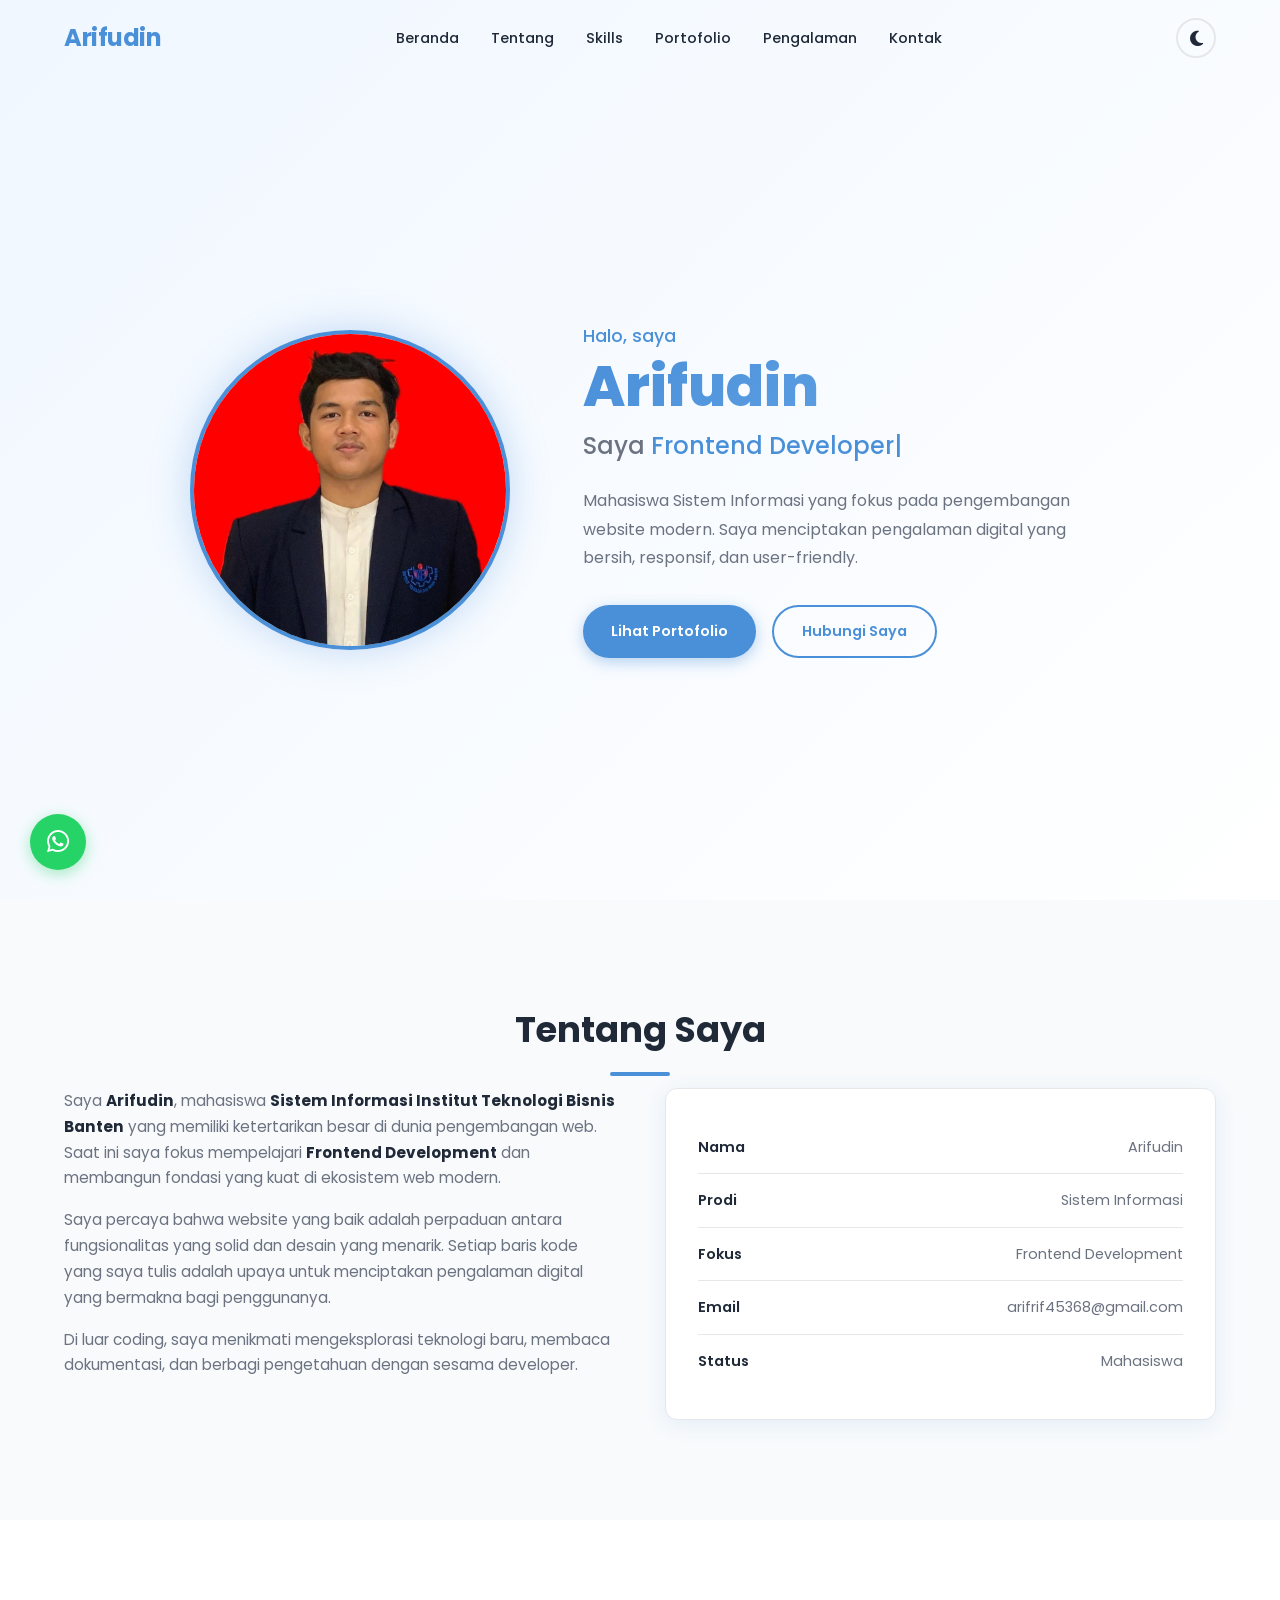
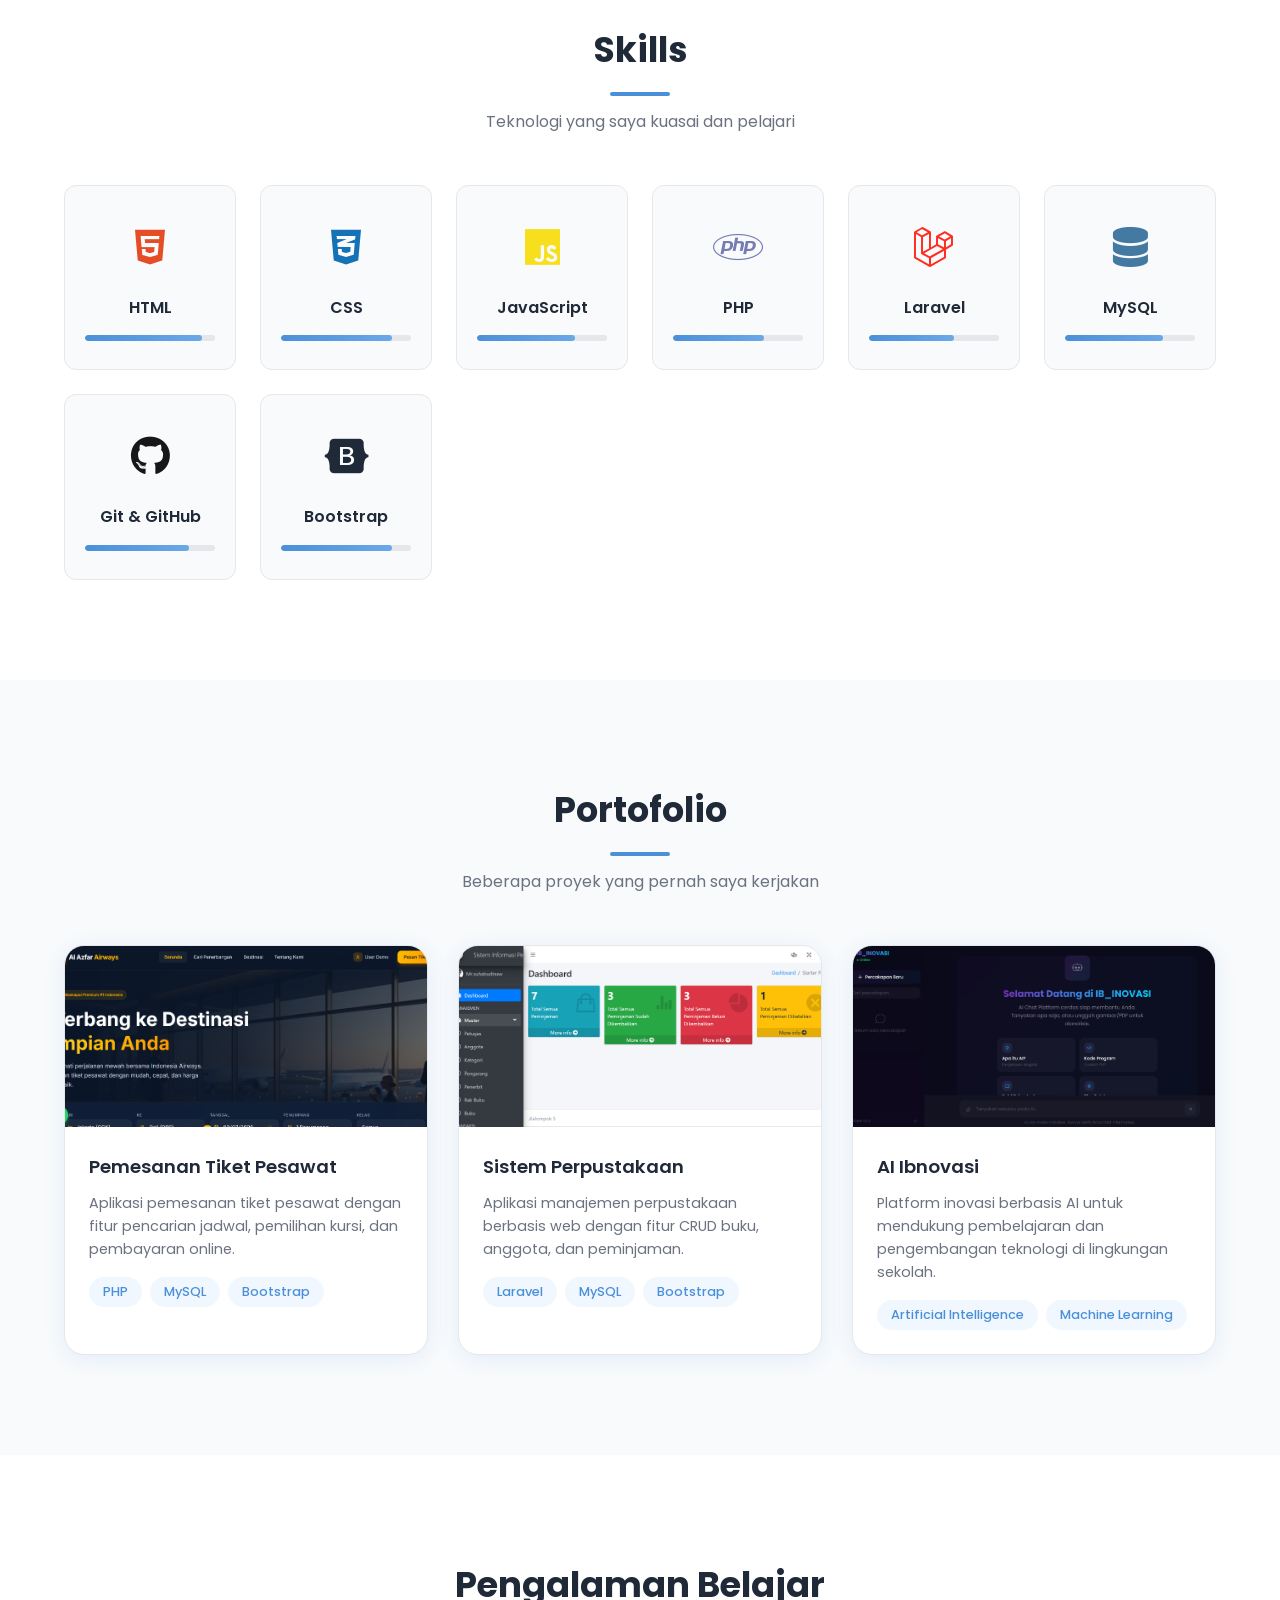
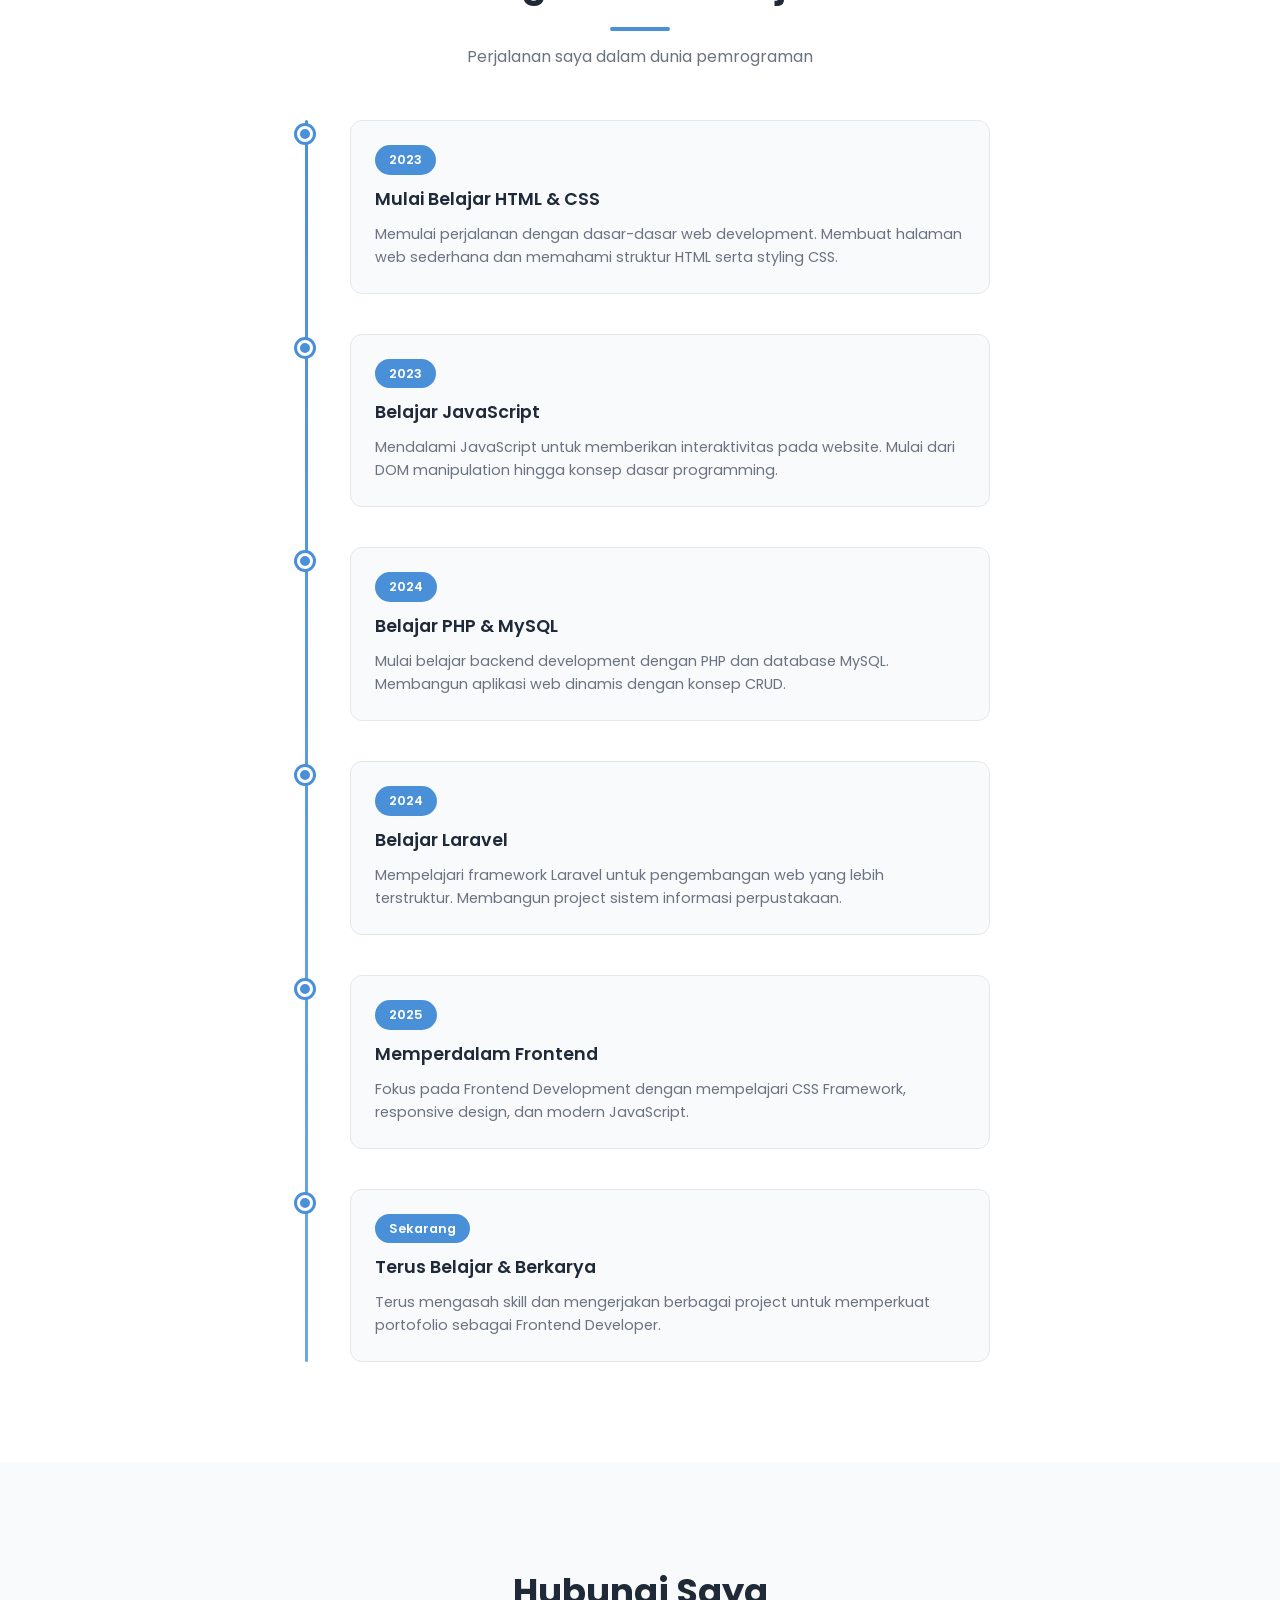
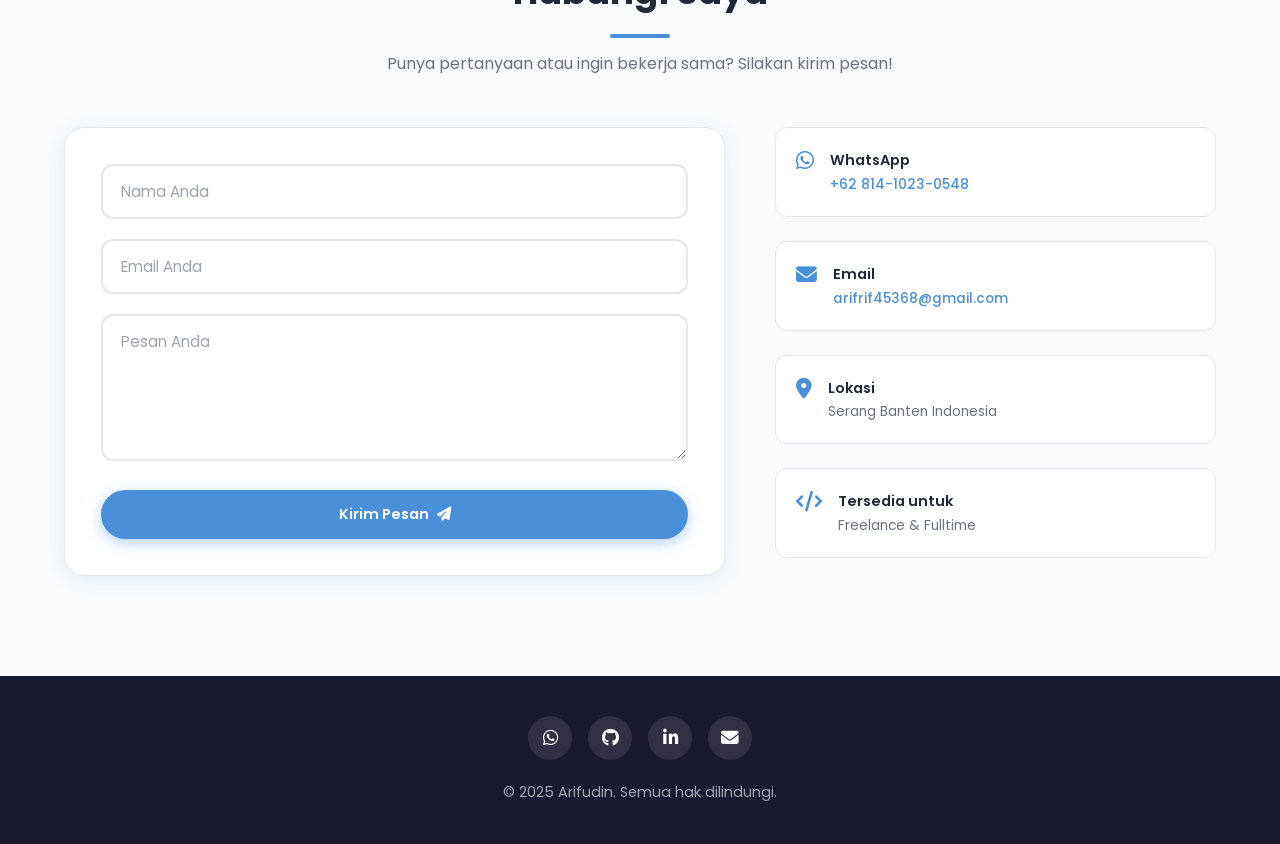
==== index.html @ 55b9a508 "fix: perbaikan gambar, konten, dan bug JS" ====
<!DOCTYPE html>
<html lang="id">
<head>
    <meta charset="UTF-8">
    <meta name="viewport" content="width=device-width, initial-scale=1.0">
    <title>Arifudin - Frontend Developer</title>
    <meta name="description" content="Portofolio Arifudin - Mahasiswa Sistem Informasi & Frontend Developer. Lihat proyek web, skills, dan pengalaman saya.">
    <meta name="keywords" content="Arifudin, frontend developer, web developer, portofolio, sistem informasi, HTML, CSS, JavaScript, Laravel">
    <meta name="author" content="Arifudin">
    <meta name="robots" content="index, follow">

    <!-- Open Graph / Social Media -->
    <meta property="og:title" content="Arifudin - Frontend Developer">
    <meta property="og:description" content="Portofolio Arifudin - Mahasiswa Sistem Informasi & Frontend Developer.">
    <meta property="og:type" content="website">
    <meta property="og:url" content="https://arifudinnh.github.io/portofolioarif/">
    <meta property="og:image" content="arif.jpg">

    <!-- Twitter Card -->
    <meta name="twitter:card" content="summary_large_image">
    <meta name="twitter:title" content="Arifudin - Frontend Developer">
    <meta name="twitter:description" content="Portofolio Arifudin - Mahasiswa Sistem Informasi & Frontend Developer.">

    <link rel="icon" type="image/svg+xml" href="favicon.svg">
    <link rel="canonical" href="https://arifudinnh.github.io/portofolioarif/">
    <link rel="preconnect" href="https://fonts.googleapis.com">
    <link rel="preconnect" href="https://fonts.gstatic.com" crossorigin>
    <link href="https://fonts.googleapis.com/css2?family=Poppins:wght@300;400;500;600;700;800&display=swap" rel="stylesheet">
    <link rel="stylesheet" href="https://cdnjs.cloudflare.com/ajax/libs/font-awesome/6.5.0/css/all.min.css">
    <link rel="stylesheet" href="style.css">

    <!-- JSON-LD Structured Data -->
    <script type="application/ld+json">
    {
        "@context": "https://schema.org",
        "@type": "Person",
        "name": "Arifudin",
        "jobTitle": "Frontend Developer",
        "url": "https://arifudinnh.github.io/portofolioarif/",
        "sameAs": [
            "https://github.com/arifrif45368-arch",
            "https://www.linkedin.com/in/arifudin-nh-a20a363a9",
            "https://wa.me/6281410230548"
        ]
    }
    </script>
</head>
<body>

    <!-- Navbar -->
    <nav class="navbar">
        <div class="container nav-container">
            <a href="#" class="nav-logo">Arifudin</a>
            <div class="nav-menu" id="navMenu">
                <a href="#home" class="nav-link">Beranda</a>
                <a href="#about" class="nav-link">Tentang</a>
                <a href="#skills" class="nav-link">Skills</a>
                <a href="#portfolio" class="nav-link">Portofolio</a>
                <a href="#experience" class="nav-link">Pengalaman</a>
                <a href="#contact" class="nav-link">Kontak</a>
            </div>
            <div class="nav-actions">
                <button class="dark-toggle" id="darkToggle" aria-label="Toggle dark mode">
                    <i class="fas fa-moon"></i>
                </button>
                <button class="hamburger" id="hamburger" aria-label="Toggle menu">
                    <span></span>
                    <span></span>
                    <span></span>
                </button>
            </div>
        </div>
    </nav>

    <!-- Hero -->
    <section class="hero" id="home">
        <div class="container hero-container">
            <div class="hero-image reveal">
                <div class="hero-img-wrapper">
                    <img src="arif.jpg" alt="Arifudin">
                </div>
            </div>
            <div class="hero-text reveal">
                <p class="hero-greeting">Halo, saya</p>
                <h1 class="hero-name">Arifudin</h1>
                <h2 class="hero-title">Saya <span class="typing-text"></span><span class="cursor">|</span></h2>
                <p class="hero-desc">Mahasiswa Sistem Informasi yang fokus pada pengembangan website modern. Saya menciptakan pengalaman digital yang bersih, responsif, dan user-friendly.</p>
                <div class="hero-buttons">
                    <a href="#portfolio" class="btn btn-primary">Lihat Portofolio</a>
                    <a href="#contact" class="btn btn-secondary">Hubungi Saya</a>
                </div>
            </div>
        </div>
    </section>

    <!-- About -->
    <section class="about section" id="about">
        <div class="container">
            <h2 class="section-title reveal">Tentang Saya</h2>
            <div class="about-content reveal">
                <div class="about-text">
                    <p>Saya <strong>Arifudin</strong>, mahasiswa <strong>Sistem Informasi Institut Teknologi Bisnis Banten</strong> yang memiliki ketertarikan besar di dunia pengembangan web. Saat ini saya fokus mempelajari <strong>Frontend Development</strong> dan membangun fondasi yang kuat di ekosistem web modern.</p>
                    <p>Saya percaya bahwa website yang baik adalah perpaduan antara fungsionalitas yang solid dan desain yang menarik. Setiap baris kode yang saya tulis adalah upaya untuk menciptakan pengalaman digital yang bermakna bagi penggunanya.</p>
                    <p>Di luar coding, saya menikmati mengeksplorasi teknologi baru, membaca dokumentasi, dan berbagi pengetahuan dengan sesama developer.</p>
                </div>
                <div class="about-info">
                    <div class="info-item">
                        <span class="info-label">Nama</span>
                        <span class="info-value">Arifudin</span>
                    </div>
                    <div class="info-item">
                        <span class="info-label">Prodi</span>
                        <span class="info-value">Sistem Informasi</span>
                    </div>
                    <div class="info-item">
                        <span class="info-label">Fokus</span>
                        <span class="info-value">Frontend Development</span>
                    </div>
                    <div class="info-item">
                        <span class="info-label">Email</span>
                        <span class="info-value">arifrif45368@gmail.com</span>
                    </div>
                    <div class="info-item">
                        <span class="info-label">Status</span>
                        <span class="info-value">Mahasiswa</span>
                    </div>
                </div>
            </div>
        </div>
    </section>

    <!-- Skills -->
    <section class="skills section" id="skills">
        <div class="container">
            <h2 class="section-title reveal">Skills</h2>
            <p class="section-subtitle reveal">Teknologi yang saya kuasai dan pelajari</p>
            <div class="skills-grid">
                <div class="skill-card reveal">
                    <div class="skill-icon"><i class="fab fa-html5"></i></div>
                    <h3>HTML</h3>
                    <div class="skill-bar"><div class="skill-progress" data-progress="90%"></div></div>
                </div>
                <div class="skill-card reveal">
                    <div class="skill-icon"><i class="fab fa-css3-alt"></i></div>
                    <h3>CSS</h3>
                    <div class="skill-bar"><div class="skill-progress" data-progress="85%"></div></div>
                </div>
                <div class="skill-card reveal">
                    <div class="skill-icon"><i class="fab fa-js"></i></div>
                    <h3>JavaScript</h3>
                    <div class="skill-bar"><div class="skill-progress" data-progress="75%"></div></div>
                </div>
                <div class="skill-card reveal">
                    <div class="skill-icon"><i class="fab fa-php"></i></div>
                    <h3>PHP</h3>
                    <div class="skill-bar"><div class="skill-progress" data-progress="70%"></div></div>
                </div>
                <div class="skill-card reveal">
                    <div class="skill-icon"><i class="fab fa-laravel"></i></div>
                    <h3>Laravel</h3>
                    <div class="skill-bar"><div class="skill-progress" data-progress="65%"></div></div>
                </div>
                <div class="skill-card reveal">
                    <div class="skill-icon"><i class="fas fa-database"></i></div>
                    <h3>MySQL</h3>
                    <div class="skill-bar"><div class="skill-progress" data-progress="75%"></div></div>
                </div>
                <div class="skill-card reveal">
                    <div class="skill-icon"><i class="fab fa-github"></i></div>
                    <h3>Git & GitHub</h3>
                    <div class="skill-bar"><div class="skill-progress" data-progress="80%"></div></div>
                </div>
                <div class="skill-card reveal">
                    <div class="skill-icon"><i class="fab fa-bootstrap"></i></div>
                    <h3>Bootstrap</h3>
                    <div class="skill-bar"><div class="skill-progress" data-progress="85%"></div></div>
                </div>
            </div>
        </div>
    </section>

    <!-- Portfolio -->
    <section class="portfolio section" id="portfolio">
        <div class="container">
            <h2 class="section-title reveal">Portofolio</h2>
            <p class="section-subtitle reveal">Beberapa proyek yang pernah saya kerjakan</p>
            <div class="portfolio-grid">
                <div class="project-card reveal">
                    <div class="project-img">
                        <img src="pesawat.png" alt="Tampilan Aplikasi Pemesanan Tiket Pesawat">
                        <div class="project-overlay">
                            <a href="#" class="project-link"><i class="fas fa-external-link-alt"></i></a>
                        </div>
                    </div>
                    <div class="project-info">
                        <h3>Pemesanan Tiket Pesawat</h3>
                        <p>Aplikasi pemesanan tiket pesawat dengan fitur pencarian jadwal, pemilihan kursi, dan pembayaran online.</p>
                        <div class="project-tags">
                            <span>PHP</span>
                            <span>MySQL</span>
                            <span>Bootstrap</span>
                        </div>
                    </div>
                </div>
                <div class="project-card reveal">
                    <div class="project-img">
                        <img src="perpustakan.png" alt="Tampilan Sistem Perpustakaan - Manajemen Buku Digital">
                        <div class="project-overlay">
                            <a href="#" class="project-link"><i class="fas fa-external-link-alt"></i></a>
                        </div>
                    </div>
                    <div class="project-info">
                        <h3>Sistem Perpustakaan</h3>
                        <p>Aplikasi manajemen perpustakaan berbasis web dengan fitur CRUD buku, anggota, dan peminjaman.</p>
                        <div class="project-tags">
                            <span>Laravel</span>
                            <span>MySQL</span>
                            <span>Bootstrap</span>
                        </div>
                    </div>
                </div>
                <div class="project-card reveal">
                    <div class="project-img">
                        <img src="sekolah.png" alt="Platform AI Ibnovasi untuk Inovasi Pembelajaran Berbasis AI">
                        <div class="project-overlay">
                            <a href="#" class="project-link"><i class="fas fa-external-link-alt"></i></a>
                        </div>
                    </div>
                    <div class="project-info">
                        <h3>AI Ibnovasi</h3>
                        <p>Platform inovasi berbasis AI untuk mendukung pembelajaran dan pengembangan teknologi di lingkungan sekolah.</p>
                        <div class="project-tags">
                            <span>Artificial Intelligence</span>
                            <span>Machine Learning</span>
                        </div>
                    </div>
                </div>
            </div>
        </div>
    </section>

    <!-- Experience -->
    <section class="experience section" id="experience">
        <div class="container">
            <h2 class="section-title reveal">Pengalaman Belajar</h2>
            <p class="section-subtitle reveal">Perjalanan saya dalam dunia pemrograman</p>
            <div class="timeline">
                <div class="timeline-item reveal">
                    <div class="timeline-dot"></div>
                    <div class="timeline-content">
                        <span class="timeline-date">2023</span>
                        <h3>Mulai Belajar HTML & CSS</h3>
                        <p>Memulai perjalanan dengan dasar-dasar web development. Membuat halaman web sederhana dan memahami struktur HTML serta styling CSS.</p>
                    </div>
                </div>
                <div class="timeline-item reveal">
                    <div class="timeline-dot"></div>
                    <div class="timeline-content">
                        <span class="timeline-date">2023</span>
                        <h3>Belajar JavaScript</h3>
                        <p>Mendalami JavaScript untuk memberikan interaktivitas pada website. Mulai dari DOM manipulation hingga konsep dasar programming.</p>
                    </div>
                </div>
                <div class="timeline-item reveal">
                    <div class="timeline-dot"></div>
                    <div class="timeline-content">
                        <span class="timeline-date">2024</span>
                        <h3>Belajar PHP & MySQL</h3>
                        <p>Mulai belajar backend development dengan PHP dan database MySQL. Membangun aplikasi web dinamis dengan konsep CRUD.</p>
                    </div>
                </div>
                <div class="timeline-item reveal">
                    <div class="timeline-dot"></div>
                    <div class="timeline-content">
                        <span class="timeline-date">2024</span>
                        <h3>Belajar Laravel</h3>
                        <p>Mempelajari framework Laravel untuk pengembangan web yang lebih terstruktur. Membangun project sistem informasi perpustakaan.</p>
                    </div>
                </div>
                <div class="timeline-item reveal">
                    <div class="timeline-dot"></div>
                    <div class="timeline-content">
                        <span class="timeline-date">2025</span>
                        <h3>Memperdalam Frontend</h3>
                        <p>Fokus pada Frontend Development dengan mempelajari CSS Framework, responsive design, dan modern JavaScript.</p>
                    </div>
                </div>
                <div class="timeline-item reveal">
                    <div class="timeline-dot"></div>
                    <div class="timeline-content">
                        <span class="timeline-date">Sekarang</span>
                        <h3>Terus Belajar & Berkarya</h3>
                        <p>Terus mengasah skill dan mengerjakan berbagai project untuk memperkuat portofolio sebagai Frontend Developer.</p>
                    </div>
                </div>
            </div>
        </div>
    </section>

    <!-- Contact -->
    <section class="contact section" id="contact">
        <div class="container">
            <h2 class="section-title reveal">Hubungi Saya</h2>
            <p class="section-subtitle reveal">Punya pertanyaan atau ingin bekerja sama? Silakan kirim pesan!</p>
            <div class="contact-content reveal">
                <form class="contact-form" id="contactForm">
                    <div class="form-group">
                        <input type="text" name="name" id="name" placeholder="Nama Anda" required>
                    </div>
                    <div class="form-group">
                        <input type="email" name="email" id="email" placeholder="Email Anda" required>
                    </div>
                    <div class="form-group">
                        <textarea name="message" id="message" rows="5" placeholder="Pesan Anda" required></textarea>
                    </div>
                    <button type="submit" class="btn btn-primary">Kirim Pesan <i class="fas fa-paper-plane"></i></button>
                </form>
                <div class="contact-info">
                    <div class="contact-item">
                        <i class="fab fa-whatsapp"></i>
                        <div>
                            <h4>WhatsApp</h4>
                            <p><a href="https://wa.me/6281410230548" target="_blank" class="contact-link">+62 814-1023-0548</a></p>
                        </div>
                    </div>
                    <div class="contact-item">
                        <i class="fas fa-envelope"></i>
                        <div>
                            <h4>Email</h4>
                            <p><a href="mailto:arifrif45368@gmail.com" class="contact-link">arifrif45368@gmail.com</a></p>
                        </div>
                    </div>
                    <div class="contact-item">
                        <i class="fas fa-map-marker-alt"></i>
                        <div>
                            <h4>Lokasi</h4>
                            <p>Serang Banten Indonesia</p>
                        </div>
                    </div>
                    <div class="contact-item">
                        <i class="fas fa-code"></i>
                        <div>
                            <h4>Tersedia untuk</h4>
                            <p>Freelance & Fulltime</p>
                        </div>
                    </div>
                </div>
            </div>
        </div>
    </section>

    <!-- Footer -->
    <footer class="footer">
        <div class="container footer-container">
            <div class="footer-social">
                <a href="https://wa.me/6281410230548" target="_blank" class="social-link" aria-label="WhatsApp"><i class="fab fa-whatsapp"></i></a>
                <a href="https://github.com/arifrif45368-arch" target="_blank" class="social-link" aria-label="GitHub"><i class="fab fa-github"></i></a>
                <a href="https://www.linkedin.com/in/arifudin-nh-a20a363a9" target="_blank" class="social-link" aria-label="LinkedIn"><i class="fab fa-linkedin-in"></i></a>
                <a href="mailto:arifrif45368@gmail.com" class="social-link" aria-label="Email">
                    <i class="fas fa-envelope"></i>
                </a>
            </div>
            <p class="footer-text">&copy; 2025 Arifudin. Semua hak dilindungi.</p>
        </div>
    </footer>

    <!-- WhatsApp Floating -->
    <a href="https://wa.me/6281410230548" target="_blank" class="wa-float" aria-label="WhatsApp">
        <i class="fab fa-whatsapp"></i>
    </a>

    <!-- Back to Top -->
    <button class="back-to-top" id="backToTop" aria-label="Back to top">
        <i class="fas fa-arrow-up"></i>
    </button>

    <script src="script.js"></script>
</body>
</html>
---- style.css ----
/* ===== RESET & BASE ===== */
*, *::before, *::after {
    margin: 0;
    padding: 0;
    box-sizing: border-box;
}

:root {
    --primary: #4A90D9;
    --primary-light: #6BA8E8;
    --primary-dark: #357ABD;
    --primary-bg: #F0F7FF;
    --white: #FFFFFF;
    --dark: #1A1A2E;
    --dark-secondary: #2D2D44;
    --gray: #6B7280;
    --gray-light: #9CA3AF;
    --border: #E5E7EB;
    --bg: #FFFFFF;
    --bg-alt: #F8FAFC;
    --text: #1F2937;
    --text-light: #6B7280;
    --shadow: 0 4px 20px rgba(74, 144, 217, 0.12);
    --shadow-hover: 0 8px 35px rgba(74, 144, 217, 0.2);
    --transition: 0.3s ease;
    --radius: 12px;
    --radius-lg: 20px;
}

[data-theme="dark"] {
    --primary: #6BA8E8;
    --primary-light: #8BC4F0;
    --primary-dark: #4A90D9;
    --primary-bg: #1A2A3A;
    --bg: #0F0F23;
    --bg-alt: #1A1A2E;
    --text: #E5E7EB;
    --text-light: #9CA3AF;
    --border: #2D2D44;
    --shadow: 0 4px 20px rgba(0, 0, 0, 0.3);
    --shadow-hover: 0 8px 35px rgba(0, 0, 0, 0.4);
}

html {
    scroll-behavior: smooth;
}

body {
    font-family: 'Poppins', sans-serif;
    background: var(--bg);
    color: var(--text);
    line-height: 1.7;
    overflow-x: hidden;
    transition: background var(--transition), color var(--transition);
}

a {
    text-decoration: none;
    color: inherit;
}

ul {
    list-style: none;
}

img {
    max-width: 100%;
    display: block;
}

.container {
    max-width: 1200px;
    margin: 0 auto;
    padding: 0 24px;
}

.section {
    padding: 100px 0;
}

.section-title {
    font-size: 2.2rem;
    font-weight: 700;
    text-align: center;
    margin-bottom: 12px;
    color: var(--text);
    position: relative;
}

.section-title::after {
    content: '';
    display: block;
    width: 60px;
    height: 4px;
    background: var(--primary);
    border-radius: 2px;
    margin: 12px auto 0;
}

.section-subtitle {
    text-align: center;
    color: var(--text-light);
    font-size: 1rem;
    margin-bottom: 50px;
    max-width: 600px;
    margin-left: auto;
    margin-right: auto;
}

/* ===== REVEAL ANIMATION ===== */
.reveal {
    opacity: 0;
    transform: translateY(40px);
    transition: opacity 0.7s ease, transform 0.7s ease;
}

.reveal.active {
    opacity: 1;
    transform: translateY(0);
}

/* ===== NAVBAR ===== */
.navbar {
    position: fixed;
    top: 0;
    left: 0;
    width: 100%;
    z-index: 1000;
    padding: 18px 0;
    transition: all var(--transition);
    background: transparent;
}

.navbar.scrolled {
    background: var(--bg);
    box-shadow: var(--shadow);
    padding: 12px 0;
    backdrop-filter: blur(10px);
}

.nav-container {
    display: flex;
    align-items: center;
    justify-content: space-between;
}

.nav-logo {
    font-size: 1.5rem;
    font-weight: 700;
    color: var(--primary);
    letter-spacing: -0.5px;
}

.nav-menu {
    display: flex;
    gap: 32px;
}

.nav-link {
    font-size: 0.9rem;
    font-weight: 500;
    color: var(--text);
    position: relative;
    transition: color var(--transition);
}

.nav-link::after {
    content: '';
    position: absolute;
    bottom: -4px;
    left: 0;
    width: 0;
    height: 2px;
    background: var(--primary);
    transition: width var(--transition);
}

.nav-link:hover {
    color: var(--primary);
}

.nav-link:hover::after {
    width: 100%;
}

.nav-actions {
    display: flex;
    align-items: center;
    gap: 16px;
}

.dark-toggle {
    background: none;
    border: 2px solid var(--border);
    color: var(--text);
    width: 40px;
    height: 40px;
    border-radius: 50%;
    cursor: pointer;
    display: flex;
    align-items: center;
    justify-content: center;
    font-size: 1.1rem;
    transition: all var(--transition);
}

.dark-toggle:hover {
    border-color: var(--primary);
    color: var(--primary);
}

.hamburger {
    display: none;
    flex-direction: column;
    gap: 5px;
    background: none;
    border: none;
    cursor: pointer;
    padding: 4px;
}

.hamburger span {
    display: block;
    width: 26px;
    height: 3px;
    background: var(--text);
    border-radius: 3px;
    transition: all var(--transition);
}

.hamburger.active span:nth-child(1) {
    transform: rotate(45deg) translate(5px, 6px);
}

.hamburger.active span:nth-child(2) {
    opacity: 0;
}

.hamburger.active span:nth-child(3) {
    transform: rotate(-45deg) translate(5px, -6px);
}

/* ===== HERO ===== */
.hero {
    min-height: 100vh;
    display: flex;
    align-items: center;
    padding-top: 80px;
    background: linear-gradient(135deg, var(--primary-bg) 0%, var(--bg) 100%);
}

.hero-container {
    display: grid;
    grid-template-columns: 1fr 1.5fr;
    align-items: center;
    gap: 60px;
}

.hero-image {
    display: flex;
    justify-content: center;
}

.hero-img-wrapper {
    width: 320px;
    height: 320px;
    border-radius: 50%;
    overflow: hidden;
    border: 4px solid var(--primary);
    box-shadow: 0 0 40px rgba(74, 144, 217, 0.3);
    animation: float 3s ease-in-out infinite;
}

.hero-img-wrapper img {
    width: 100%;
    height: 100%;
    object-fit: cover;
}

@keyframes float {
    0%, 100% { transform: translateY(0); }
    50% { transform: translateY(-12px); }
}

.hero-greeting {
    font-size: 1.1rem;
    color: var(--primary);
    font-weight: 500;
    margin-bottom: 4px;
}

.hero-name {
    font-size: 3.5rem;
    font-weight: 800;
    line-height: 1.1;
    margin-bottom: 8px;
    background: linear-gradient(135deg, var(--primary), var(--primary-light));
    -webkit-background-clip: text;
    -webkit-text-fill-color: transparent;
    background-clip: text;
}

.hero-title {
    font-size: 1.5rem;
    font-weight: 500;
    color: var(--text-light);
    margin-bottom: 20px;
}

.typing-text {
    color: var(--primary);
}

.cursor {
    color: var(--primary);
    animation: blink 0.7s infinite;
}

@keyframes blink {
    0%, 50% { opacity: 1; }
    51%, 100% { opacity: 0; }
}

.hero-desc {
    font-size: 1rem;
    color: var(--text-light);
    max-width: 520px;
    margin-bottom: 32px;
    line-height: 1.8;
}

.hero-buttons {
    display: flex;
    gap: 16px;
    flex-wrap: wrap;
}

/* ===== BUTTONS ===== */
.btn {
    display: inline-flex;
    align-items: center;
    gap: 8px;
    padding: 12px 28px;
    border-radius: 50px;
    font-size: 0.9rem;
    font-weight: 600;
    font-family: 'Poppins', sans-serif;
    cursor: pointer;
    transition: all var(--transition);
    border: none;
    outline: none;
}

.btn-primary {
    background: var(--primary);
    color: var(--white);
    box-shadow: 0 4px 15px rgba(74, 144, 217, 0.4);
}

.btn-primary:hover {
    background: var(--primary-dark);
    transform: translateY(-2px);
    box-shadow: 0 6px 20px rgba(74, 144, 217, 0.5);
}

.btn-secondary {
    background: transparent;
    color: var(--primary);
    border: 2px solid var(--primary);
}

.btn-secondary:hover {
    background: var(--primary);
    color: var(--white);
    transform: translateY(-2px);
}

/* ===== ABOUT ===== */
.about {
    background: var(--bg-alt);
}

.about-content {
    display: grid;
    grid-template-columns: 1fr 1fr;
    gap: 50px;
    align-items: start;
}

.about-text p {
    margin-bottom: 16px;
    color: var(--text-light);
    font-size: 0.95rem;
}

.about-text strong {
    color: var(--text);
}

.about-info {
    background: var(--bg);
    border-radius: var(--radius);
    padding: 32px;
    box-shadow: var(--shadow);
    border: 1px solid var(--border);
}

.info-item {
    display: flex;
    justify-content: space-between;
    padding: 14px 0;
    border-bottom: 1px solid var(--border);
}

.info-item:last-child {
    border-bottom: none;
}

.info-label {
    font-weight: 600;
    color: var(--text);
    font-size: 0.9rem;
}

.info-value {
    color: var(--text-light);
    font-size: 0.9rem;
}

/* ===== SKILLS ===== */
.skills {
    background: var(--bg);
}

.skills-grid {
    display: grid;
    grid-template-columns: repeat(auto-fit, minmax(150px, 1fr));
    gap: 24px;
}

.skill-card {
    background: var(--bg-alt);
    border-radius: var(--radius);
    padding: 28px 20px;
    text-align: center;
    border: 1px solid var(--border);
    transition: all var(--transition);
}

.skill-card:hover {
    transform: translateY(-6px);
    box-shadow: var(--shadow-hover);
    border-color: var(--primary);
}

.skill-icon {
    font-size: 2.5rem;
    margin-bottom: 12px;
}

.skill-card:nth-child(1) .skill-icon { color: #E44D26; }
.skill-card:nth-child(2) .skill-icon { color: #1572B6; }
.skill-card:nth-child(3) .skill-icon { color: #F7DF1E; }
.skill-card:nth-child(4) .skill-icon { color: #777BB4; }
.skill-card:nth-child(5) .skill-icon { color: #FF2D20; }
.skill-card:nth-child(6) .skill-icon { color: #4479A1; }
.skill-card:nth-child(7) .skill-icon { color: #181717; }

[data-theme="dark"] .skill-card:nth-child(7) .skill-icon {
    color: #F0F0F0;
}

.skill-card h3 {
    font-size: 1rem;
    font-weight: 600;
    margin-bottom: 14px;
    color: var(--text);
}

.skill-bar {
    height: 6px;
    background: var(--border);
    border-radius: 3px;
    overflow: hidden;
}

.skill-progress {
    height: 100%;
    border-radius: 3px;
    background: linear-gradient(90deg, var(--primary), var(--primary-light));
    width: 0;
    transition: width 1.5s ease;
}

/* ===== PORTFOLIO ===== */
.portfolio {
    background: var(--bg-alt);
}

.portfolio-grid {
    display: grid;
    grid-template-columns: repeat(auto-fit, minmax(340px, 1fr));
    gap: 30px;
}

.project-card {
    background: var(--bg);
    border-radius: var(--radius-lg);
    overflow: hidden;
    box-shadow: var(--shadow);
    border: 1px solid var(--border);
    transition: all var(--transition);
}

.project-card:hover {
    transform: translateY(-8px);
    box-shadow: var(--shadow-hover);
}

.project-img {
    position: relative;
    overflow: hidden;
    aspect-ratio: 2/1;
}

.project-img img {
    width: 100%;
    height: 100%;
    object-fit: cover;
    transition: transform 0.5s ease;
}

.project-card:hover .project-img img {
    transform: scale(1.08);
}

.project-overlay {
    position: absolute;
    inset: 0;
    background: rgba(74, 144, 217, 0.85);
    display: flex;
    align-items: center;
    justify-content: center;
    opacity: 0;
    transition: opacity var(--transition);
}

.project-card:hover .project-overlay {
    opacity: 1;
}

.project-link {
    width: 50px;
    height: 50px;
    border-radius: 50%;
    background: var(--white);
    color: var(--primary);
    display: flex;
    align-items: center;
    justify-content: center;
    font-size: 1.2rem;
    transition: transform var(--transition);
}

.project-link:hover {
    transform: scale(1.1);
}

.project-info {
    padding: 24px;
}

.project-info h3 {
    font-size: 1.15rem;
    font-weight: 600;
    margin-bottom: 10px;
    color: var(--text);
}

.project-info p {
    font-size: 0.9rem;
    color: var(--text-light);
    margin-bottom: 16px;
    line-height: 1.6;
}

.project-tags {
    display: flex;
    gap: 8px;
    flex-wrap: wrap;
}

.project-tags span {
    padding: 4px 14px;
    background: var(--primary-bg);
    color: var(--primary);
    border-radius: 50px;
    font-size: 0.8rem;
    font-weight: 500;
}

/* ===== EXPERIENCE ===== */
.experience {
    background: var(--bg);
}

.timeline {
    position: relative;
    max-width: 700px;
    margin: 0 auto;
    padding-left: 40px;
}

.timeline::before {
    content: '';
    position: absolute;
    left: 15px;
    top: 0;
    bottom: 0;
    width: 3px;
    background: linear-gradient(to bottom, var(--primary), var(--primary-light));
    border-radius: 2px;
}

.timeline-item {
    position: relative;
    margin-bottom: 40px;
    padding-left: 20px;
}

.timeline-item:last-child {
    margin-bottom: 0;
}

.timeline-dot {
    position: absolute;
    left: -33px;
    top: 6px;
    width: 16px;
    height: 16px;
    border-radius: 50%;
    background: var(--primary);
    border: 3px solid var(--bg);
    box-shadow: 0 0 0 3px var(--primary);
}

.timeline-content {
    background: var(--bg-alt);
    padding: 24px;
    border-radius: var(--radius);
    border: 1px solid var(--border);
    transition: all var(--transition);
}

.timeline-content:hover {
    box-shadow: var(--shadow);
    border-color: var(--primary);
}

.timeline-date {
    display: inline-block;
    padding: 4px 14px;
    background: var(--primary);
    color: var(--white);
    border-radius: 50px;
    font-size: 0.8rem;
    font-weight: 600;
    margin-bottom: 10px;
}

.timeline-content h3 {
    font-size: 1.1rem;
    font-weight: 600;
    margin-bottom: 8px;
    color: var(--text);
}

.timeline-content p {
    font-size: 0.9rem;
    color: var(--text-light);
    line-height: 1.6;
}

/* ===== CONTACT ===== */
.contact {
    background: var(--bg-alt);
}

.contact-content {
    display: grid;
    grid-template-columns: 1.2fr 0.8fr;
    gap: 50px;
    align-items: start;
}

.contact-form {
    background: var(--bg);
    padding: 36px;
    border-radius: var(--radius-lg);
    box-shadow: var(--shadow);
    border: 1px solid var(--border);
}

.form-group {
    margin-bottom: 20px;
}

.form-group input,
.form-group textarea {
    width: 100%;
    padding: 14px 18px;
    border: 2px solid var(--border);
    border-radius: var(--radius);
    font-size: 0.95rem;
    font-family: 'Poppins', sans-serif;
    background: var(--bg);
    color: var(--text);
    transition: all var(--transition);
    outline: none;
}

.form-group input:focus,
.form-group textarea:focus {
    border-color: var(--primary);
    box-shadow: 0 0 0 3px rgba(74, 144, 217, 0.15);
}

.form-group input::placeholder,
.form-group textarea::placeholder {
    color: var(--gray-light);
}

.contact-form .btn {
    width: 100%;
    justify-content: center;
    padding: 14px 28px;
}

.contact-info {
    display: flex;
    flex-direction: column;
    gap: 24px;
}

.contact-item {
    display: flex;
    align-items: flex-start;
    gap: 16px;
    background: var(--bg);
    padding: 20px;
    border-radius: var(--radius);
    border: 1px solid var(--border);
    transition: all var(--transition);
}

.contact-item:hover {
    box-shadow: var(--shadow);
    border-color: var(--primary);
}

.contact-item i {
    font-size: 1.3rem;
    color: var(--primary);
    margin-top: 2px;
}

.contact-item h4 {
    font-size: 0.9rem;
    font-weight: 600;
    color: var(--text);
}

.contact-item p {
    font-size: 0.85rem;
    color: var(--text-light);
}

/* ===== FOOTER ===== */
.footer {
    background: var(--dark);
    padding: 40px 0;
    color: var(--white);
}

.footer-container {
    display: flex;
    flex-direction: column;
    align-items: center;
    gap: 20px;
}

.footer-social {
    display: flex;
    gap: 16px;
}

.social-link {
    width: 44px;
    height: 44px;
    border-radius: 50%;
    background: rgba(255, 255, 255, 0.1);
    color: var(--white);
    display: flex;
    align-items: center;
    justify-content: center;
    font-size: 1.1rem;
    transition: all var(--transition);
}

.social-link:hover {
    background: var(--primary);
    transform: translateY(-3px);
}

.footer-text {
    font-size: 0.9rem;
    color: rgba(255, 255, 255, 0.6);
}

/* ===== CONTACT LINK ===== */
.contact-link {
    color: var(--primary);
    text-decoration: none;
    font-weight: 500;
    transition: color var(--transition);
}

.contact-link:hover {
    color: var(--primary-dark);
    text-decoration: underline;
}

/* ===== WHATSAPP FLOATING ===== */
.wa-float {
    position: fixed;
    bottom: 30px;
    left: 30px;
    width: 56px;
    height: 56px;
    border-radius: 50%;
    background: #25D366;
    color: var(--white);
    display: flex;
    align-items: center;
    justify-content: center;
    font-size: 1.6rem;
    box-shadow: 0 4px 15px rgba(37, 211, 102, 0.4);
    transition: all var(--transition);
    z-index: 999;
    text-decoration: none;
    animation: waPulse 2s infinite;
}

@keyframes waPulse {
    0% { box-shadow: 0 4px 15px rgba(37, 211, 102, 0.4); }
    50% { box-shadow: 0 4px 25px rgba(37, 211, 102, 0.7); }
    100% { box-shadow: 0 4px 15px rgba(37, 211, 102, 0.4); }
}

.wa-float:hover {
    transform: scale(1.1);
    box-shadow: 0 6px 25px rgba(37, 211, 102, 0.6);
    color: var(--white);
}

/* ===== BACK TO TOP ===== */
.back-to-top {
    position: fixed;
    bottom: 30px;
    right: 30px;
    width: 48px;
    height: 48px;
    border-radius: 50%;
    background: var(--primary);
    color: var(--white);
    border: none;
    cursor: pointer;
    display: flex;
    align-items: center;
    justify-content: center;
    font-size: 1.2rem;
    box-shadow: 0 4px 15px rgba(74, 144, 217, 0.4);
    transition: all var(--transition);
    opacity: 0;
    visibility: hidden;
    transform: translateY(20px);
    z-index: 998;
}

.back-to-top.show {
    opacity: 1;
    visibility: visible;
    transform: translateY(0);
}

.back-to-top:hover {
    background: var(--primary-dark);
    transform: translateY(-4px);
    box-shadow: 0 6px 20px rgba(74, 144, 217, 0.5);
}

/* ===== RESPONSIVE ===== */
@media (max-width: 1024px) {
    .hero-container {
        gap: 40px;
    }

    .hero-img-wrapper {
        width: 260px;
        height: 260px;
    }

    .hero-name {
        font-size: 2.8rem;
    }
}

@media (max-width: 768px) {
    .section {
        padding: 70px 0;
    }

    .section-title {
        font-size: 1.8rem;
    }

    .hamburger {
        display: flex;
    }

    .nav-menu {
        position: fixed;
        top: 70px;
        left: 0;
        right: 0;
        background: var(--bg);
        flex-direction: column;
        gap: 0;
        padding: 0;
        box-shadow: var(--shadow);
        transform: translateY(-100%);
        opacity: 0;
        pointer-events: none;
        transition: all 0.4s ease;
        border-bottom: 2px solid var(--border);
    }

    .nav-menu.active {
        transform: translateY(0);
        opacity: 1;
        pointer-events: all;
    }

    .nav-link {
        padding: 16px 24px;
        border-bottom: 1px solid var(--border);
    }

    .nav-link::after {
        display: none;
    }

    .hero-container {
        grid-template-columns: 1fr;
        text-align: center;
        gap: 30px;
    }

    .hero-img-wrapper {
        width: 220px;
        height: 220px;
    }

    .hero-name {
        font-size: 2.4rem;
    }

    .hero-title {
        font-size: 1.2rem;
    }

    .hero-desc {
        margin-left: auto;
        margin-right: auto;
    }

    .hero-buttons {
        justify-content: center;
    }

    .about-content {
        grid-template-columns: 1fr;
        gap: 30px;
    }

    .portfolio-grid {
        grid-template-columns: 1fr;
    }

    .contact-content {
        grid-template-columns: 1fr;
        gap: 30px;
    }

    .timeline {
        padding-left: 30px;
    }

    .timeline::before {
        left: 8px;
    }

    .timeline-dot {
        left: -26px;
        width: 14px;
        height: 14px;
    }
}

@media (max-width: 480px) {
    .container {
        padding: 0 16px;
    }

    .hero-name {
        font-size: 1.9rem;
    }

    .hero-img-wrapper {
        width: 180px;
        height: 180px;
    }

    .hero-buttons .btn {
        width: 100%;
        justify-content: center;
    }

    .skills-grid {
        grid-template-columns: repeat(2, 1fr);
        gap: 16px;
    }

    .skill-card {
        padding: 20px 14px;
    }

    .contact-form {
        padding: 24px;
    }
}
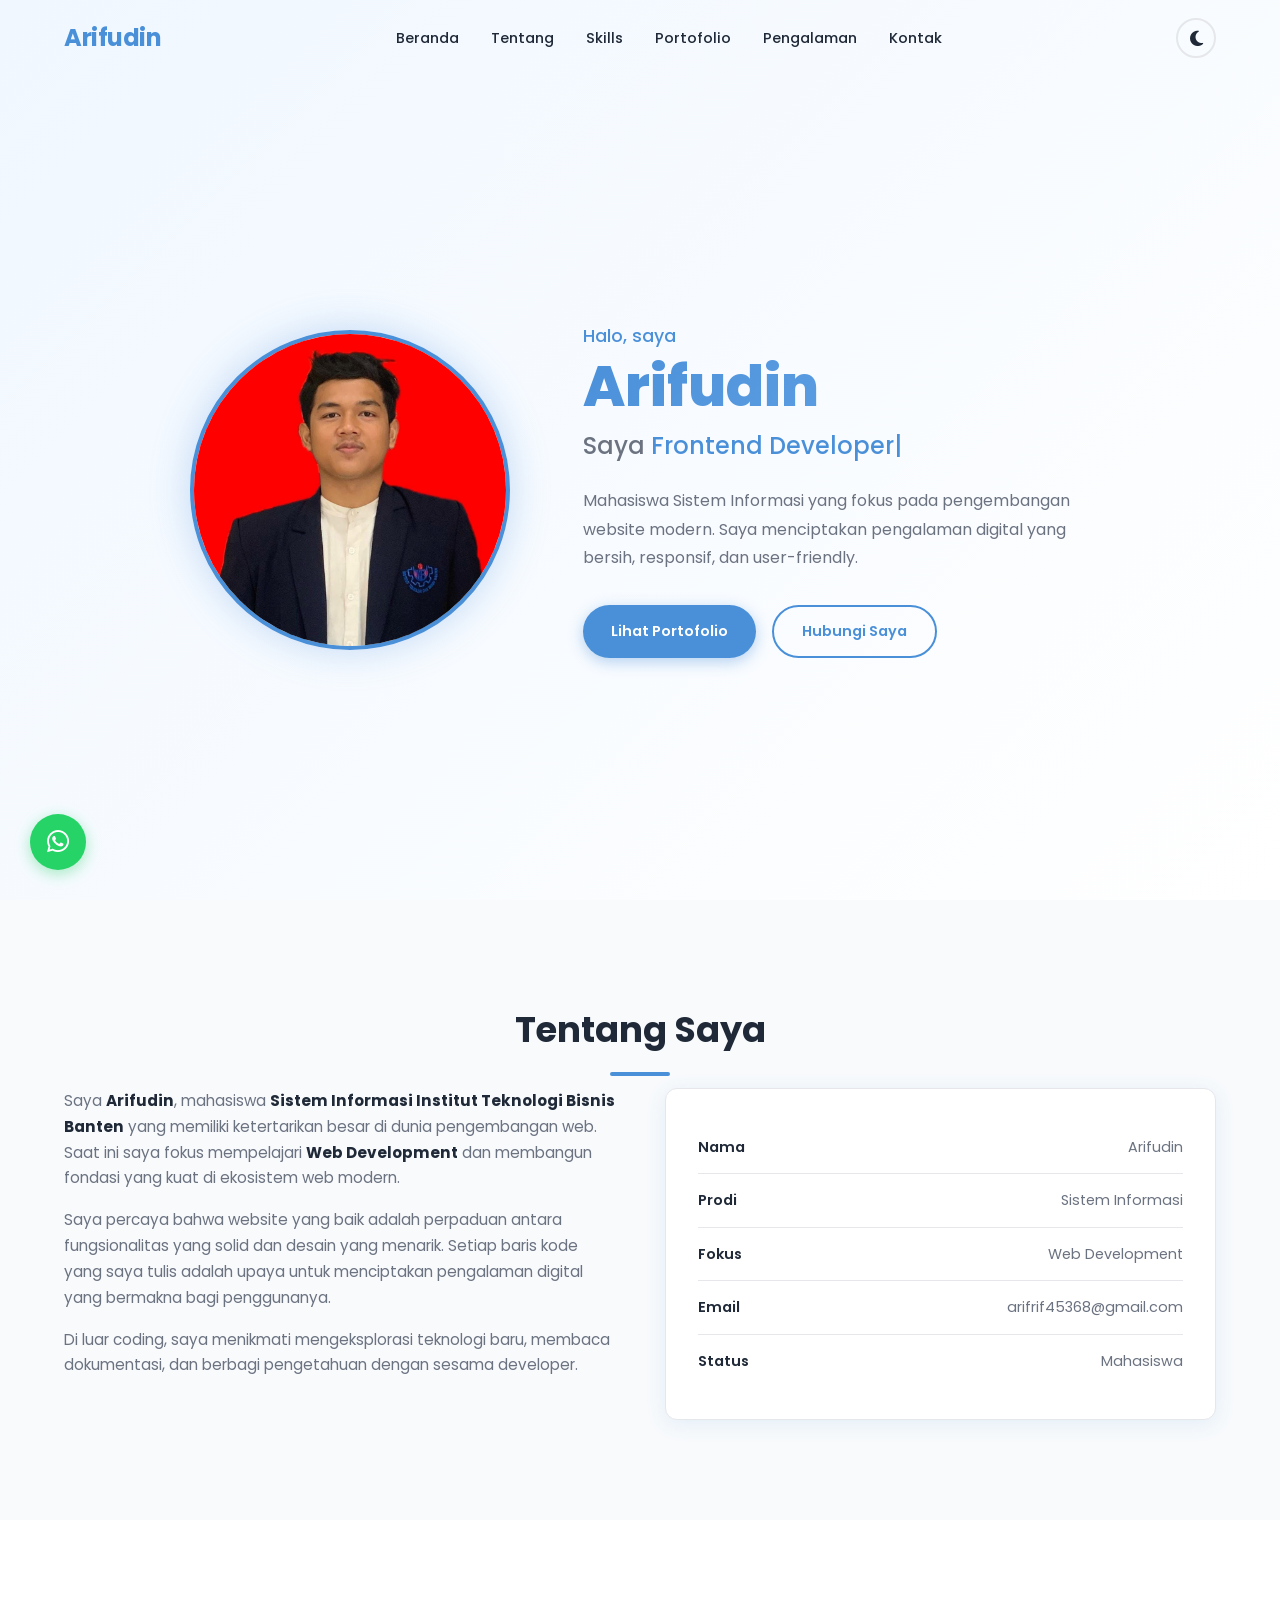
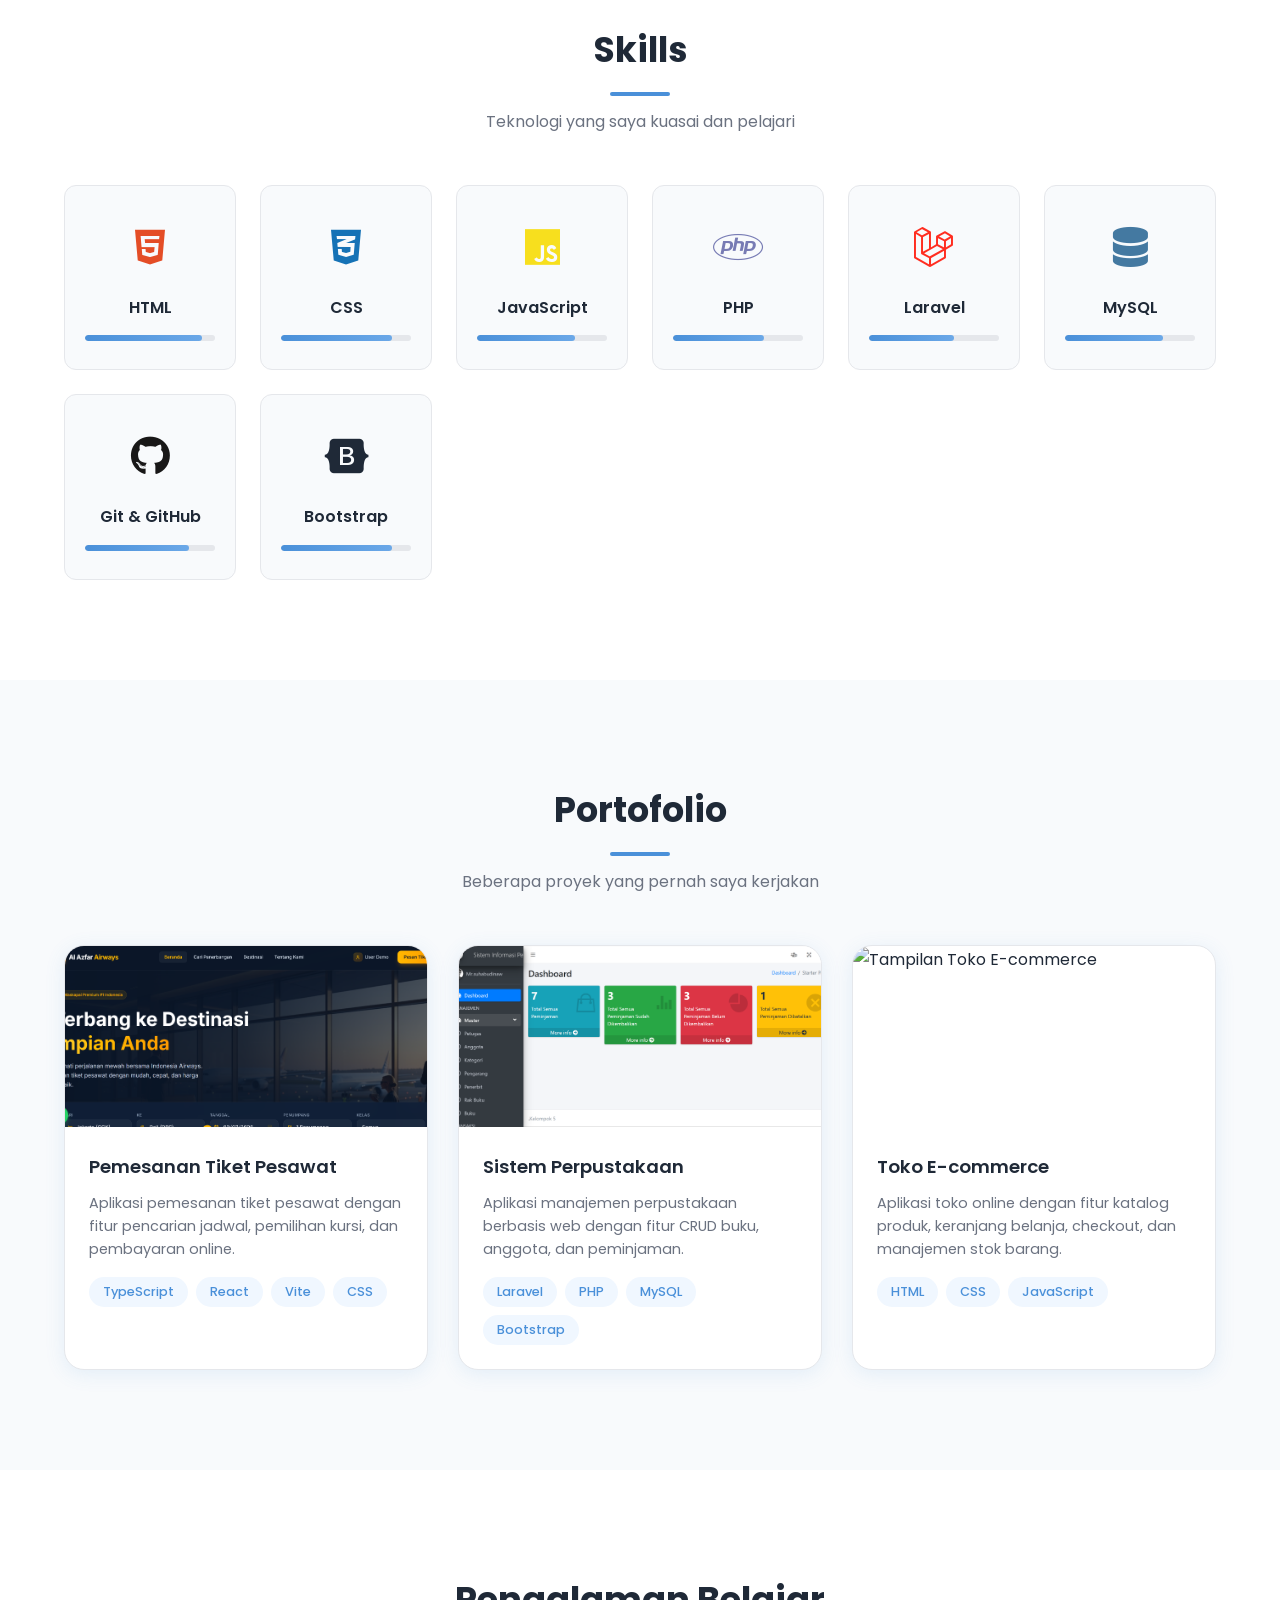
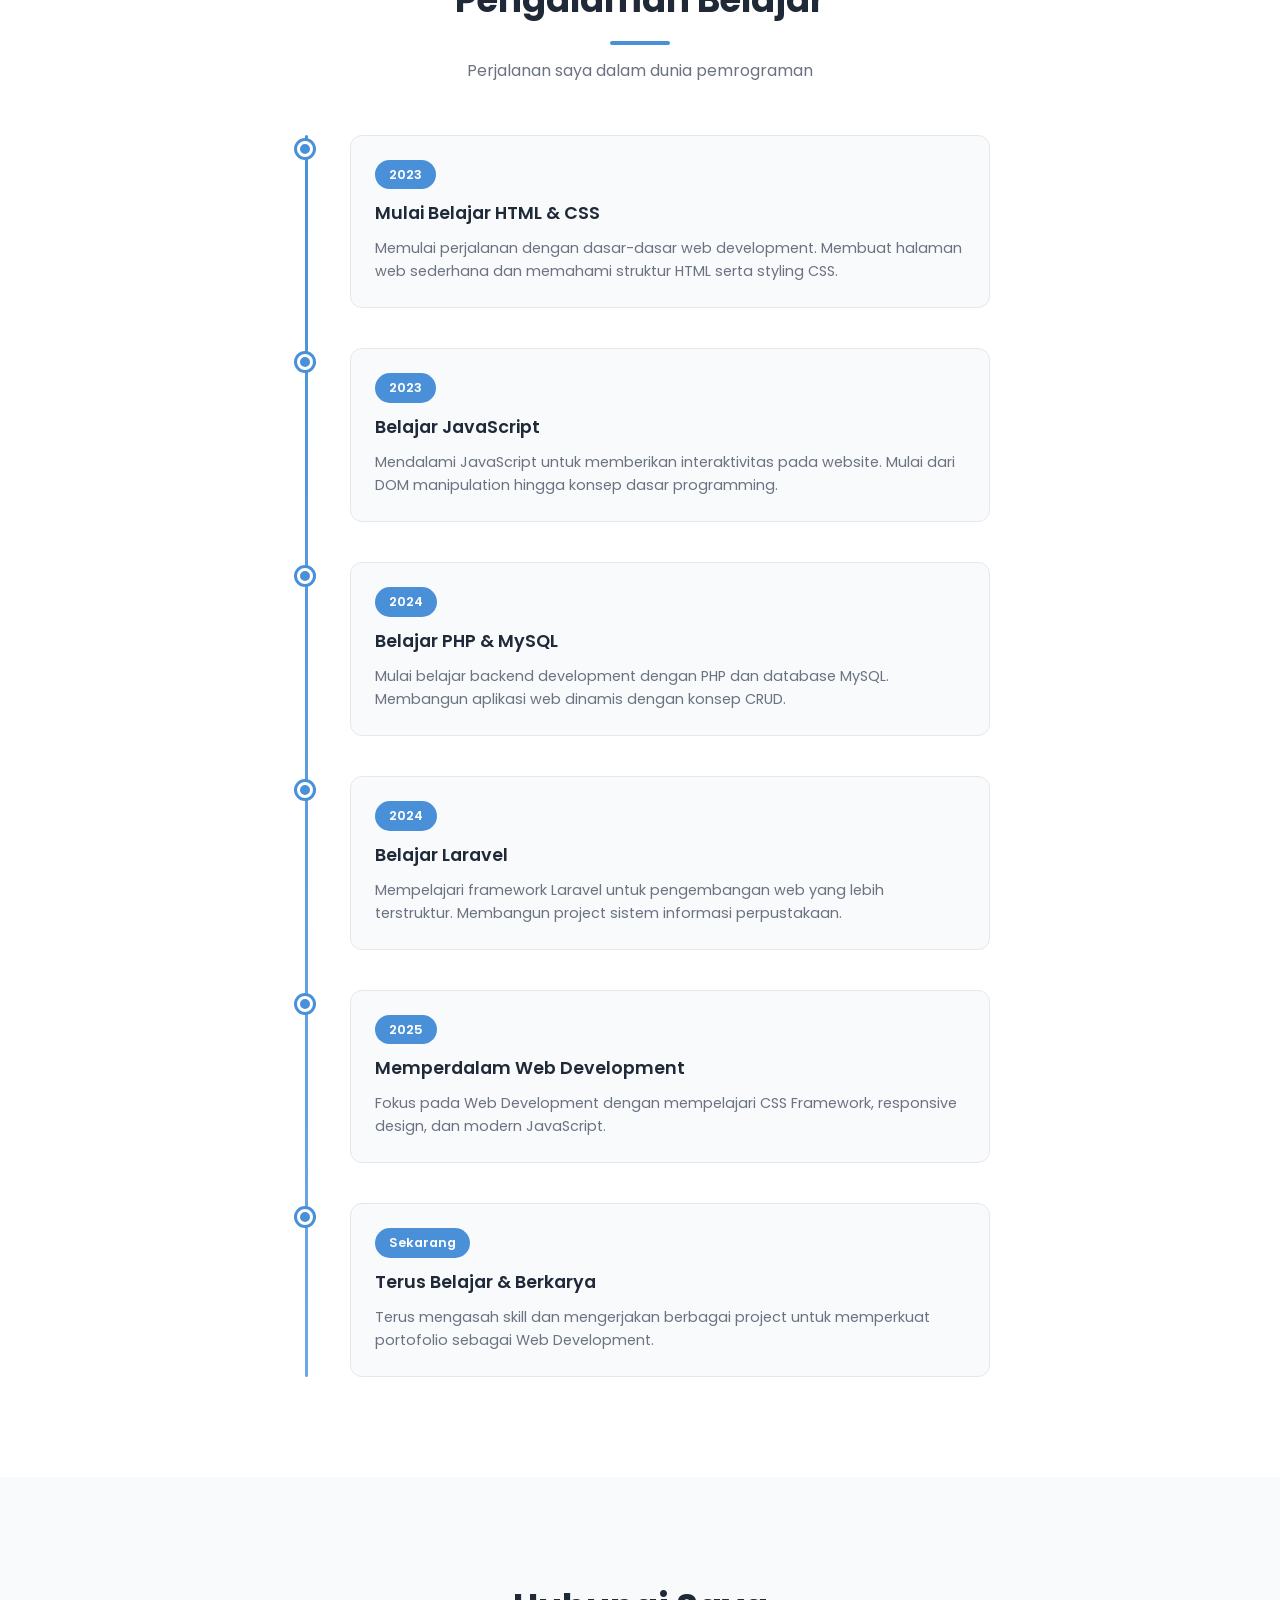
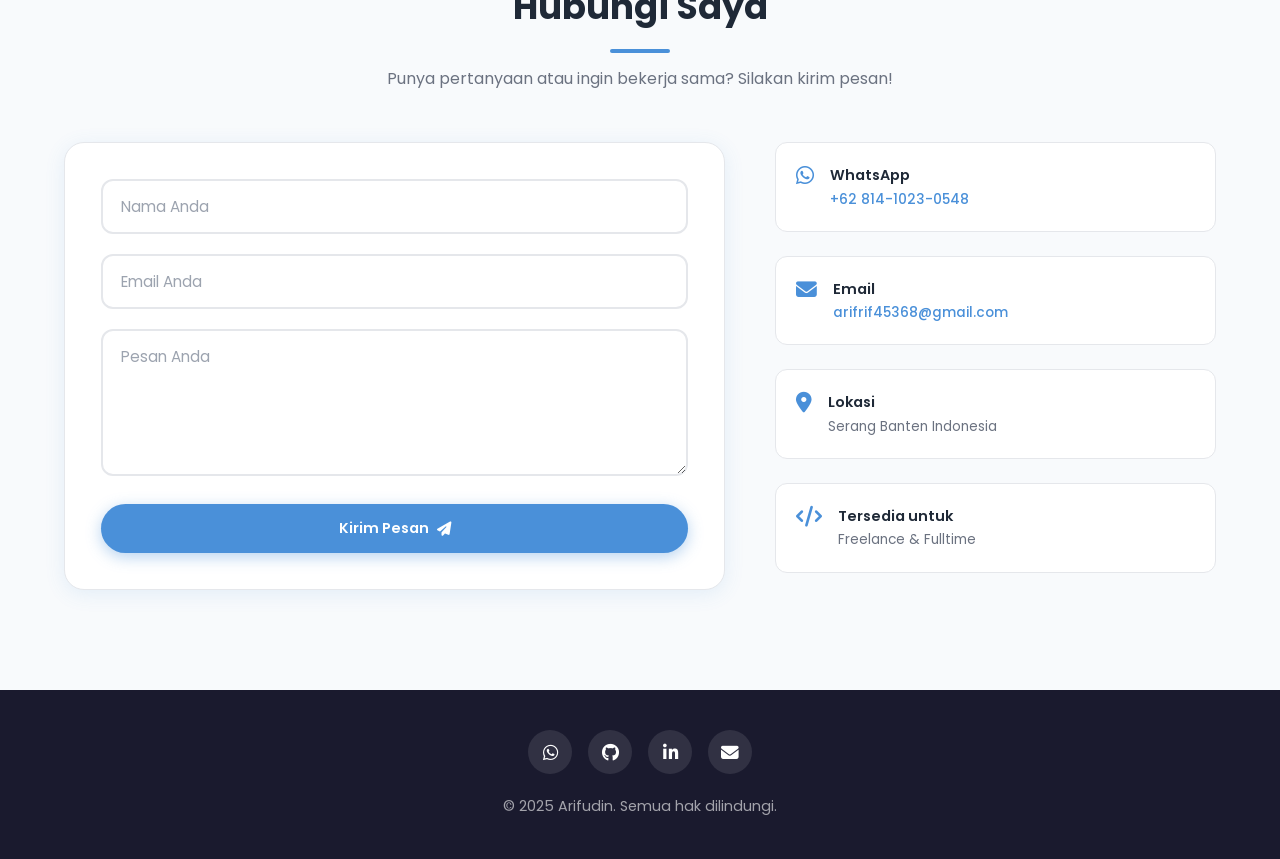
==== commit 413c8857: "fix tag proyek sesuaikan tech stack real (React/TS, Laravel/PHP, HTML/CSS/JS)" ====
--- a/index.html
+++ b/index.html
@@ -3,23 +3,23 @@
 <head>
     <meta charset="UTF-8">
     <meta name="viewport" content="width=device-width, initial-scale=1.0">
-    <title>Arifudin - Frontend Developer</title>
-    <meta name="description" content="Portofolio Arifudin - Mahasiswa Sistem Informasi & Frontend Developer. Lihat proyek web, skills, dan pengalaman saya.">
-    <meta name="keywords" content="Arifudin, frontend developer, web developer, portofolio, sistem informasi, HTML, CSS, JavaScript, Laravel">
+    <title>Arifudin - Web Development</title>
+    <meta name="description" content="Portofolio Arifudin - Mahasiswa Sistem Informasi & Web Development. Lihat proyek web, skills, dan pengalaman saya.">
+    <meta name="keywords" content="Arifudin, Web Development, web development, portofolio, sistem informasi, HTML, CSS, JavaScript, Laravel">
     <meta name="author" content="Arifudin">
     <meta name="robots" content="index, follow">
 
     <!-- Open Graph / Social Media -->
-    <meta property="og:title" content="Arifudin - Frontend Developer">
-    <meta property="og:description" content="Portofolio Arifudin - Mahasiswa Sistem Informasi & Frontend Developer.">
+    <meta property="og:title" content="Arifudin - Web Development">
+    <meta property="og:description" content="Portofolio Arifudin - Mahasiswa Sistem Informasi & Web Development.">
     <meta property="og:type" content="website">
     <meta property="og:url" content="https://arifudinnh.github.io/portofolioarif/">
-    <meta property="og:image" content="arif.jpg">
+    <meta property="og:image" content="https://arifudinnh.github.io/portofolioarif/arif.jpg">
 
     <!-- Twitter Card -->
     <meta name="twitter:card" content="summary_large_image">
-    <meta name="twitter:title" content="Arifudin - Frontend Developer">
-    <meta name="twitter:description" content="Portofolio Arifudin - Mahasiswa Sistem Informasi & Frontend Developer.">
+    <meta name="twitter:title" content="Arifudin - Web Development">
+    <meta name="twitter:description" content="Portofolio Arifudin - Mahasiswa Sistem Informasi & Web Development.">
 
     <link rel="icon" type="image/svg+xml" href="favicon.svg">
     <link rel="canonical" href="https://arifudinnh.github.io/portofolioarif/">
@@ -35,10 +35,10 @@
         "@context": "https://schema.org",
         "@type": "Person",
         "name": "Arifudin",
-        "jobTitle": "Frontend Developer",
+        "jobTitle": "Web Development",
         "url": "https://arifudinnh.github.io/portofolioarif/",
         "sameAs": [
-            "https://github.com/arifrif45368-arch",
+            "https://github.com/arifudinnh",
             "https://www.linkedin.com/in/arifudin-nh-a20a363a9",
             "https://wa.me/6281410230548"
         ]
@@ -99,7 +99,7 @@
             <h2 class="section-title reveal">Tentang Saya</h2>
             <div class="about-content reveal">
                 <div class="about-text">
-                    <p>Saya <strong>Arifudin</strong>, mahasiswa <strong>Sistem Informasi Institut Teknologi Bisnis Banten</strong> yang memiliki ketertarikan besar di dunia pengembangan web. Saat ini saya fokus mempelajari <strong>Frontend Development</strong> dan membangun fondasi yang kuat di ekosistem web modern.</p>
+                    <p>Saya <strong>Arifudin</strong>, mahasiswa <strong>Sistem Informasi Institut Teknologi Bisnis Banten</strong> yang memiliki ketertarikan besar di dunia pengembangan web. Saat ini saya fokus mempelajari <strong>Web Development</strong> dan membangun fondasi yang kuat di ekosistem web modern.</p>
                     <p>Saya percaya bahwa website yang baik adalah perpaduan antara fungsionalitas yang solid dan desain yang menarik. Setiap baris kode yang saya tulis adalah upaya untuk menciptakan pengalaman digital yang bermakna bagi penggunanya.</p>
                     <p>Di luar coding, saya menikmati mengeksplorasi teknologi baru, membaca dokumentasi, dan berbagi pengetahuan dengan sesama developer.</p>
                 </div>
@@ -114,7 +114,7 @@
                     </div>
                     <div class="info-item">
                         <span class="info-label">Fokus</span>
-                        <span class="info-value">Frontend Development</span>
+                        <span class="info-value">Web Development</span>
                     </div>
                     <div class="info-item">
                         <span class="info-label">Email</span>
@@ -189,24 +189,25 @@
                     <div class="project-img">
                         <img src="pesawat.png" alt="Tampilan Aplikasi Pemesanan Tiket Pesawat">
                         <div class="project-overlay">
-                            <a href="#" class="project-link"><i class="fas fa-external-link-alt"></i></a>
+                            <a href="https://github.com/arifudinnh/tiketpesawat2026-sms6" target="_blank" class="project-link"><i class="fas fa-external-link-alt"></i></a>
                         </div>
                     </div>
                     <div class="project-info">
                         <h3>Pemesanan Tiket Pesawat</h3>
                         <p>Aplikasi pemesanan tiket pesawat dengan fitur pencarian jadwal, pemilihan kursi, dan pembayaran online.</p>
                         <div class="project-tags">
-                            <span>PHP</span>
-                            <span>MySQL</span>
-                            <span>Bootstrap</span>
-                        </div>
-                    </div>
-                </div>
-                <div class="project-card reveal">
+                            <span>TypeScript</span>
+                            <span>React</span>
+                            <span>Vite</span>
+                            <span>CSS</span>
+                        </div>
+                    </div>
+                </div>
+<div class="project-card reveal">
                     <div class="project-img">
-                        <img src="perpustakan.png" alt="Tampilan Sistem Perpustakaan - Manajemen Buku Digital">
+                        <img src="perpustakaan.png" alt="Tampilan Sistem Perpustakaan - Manajemen Buku Digital">
                         <div class="project-overlay">
-                            <a href="#" class="project-link"><i class="fas fa-external-link-alt"></i></a>
+                            <a href="https://github.com/arifudinnh/sistemperpus" target="_blank" class="project-link"><i class="fas fa-external-link-alt"></i></a>
                         </div>
                     </div>
                     <div class="project-info">
@@ -214,6 +215,7 @@
                         <p>Aplikasi manajemen perpustakaan berbasis web dengan fitur CRUD buku, anggota, dan peminjaman.</p>
                         <div class="project-tags">
                             <span>Laravel</span>
+                            <span>PHP</span>
                             <span>MySQL</span>
                             <span>Bootstrap</span>
                         </div>
@@ -221,17 +223,18 @@
                 </div>
                 <div class="project-card reveal">
                     <div class="project-img">
-                        <img src="sekolah.png" alt="Platform AI Ibnovasi untuk Inovasi Pembelajaran Berbasis AI">
+                        <img src="image.png" alt="Tampilan Toko E-commerce">
                         <div class="project-overlay">
-                            <a href="#" class="project-link"><i class="fas fa-external-link-alt"></i></a>
+                            <a href="https://batikserangbanten.netlify.app/" target="_blank" class="project-link"><i class="fas fa-external-link-alt"></i></a>
                         </div>
                     </div>
                     <div class="project-info">
-                        <h3>AI Ibnovasi</h3>
-                        <p>Platform inovasi berbasis AI untuk mendukung pembelajaran dan pengembangan teknologi di lingkungan sekolah.</p>
+                        <h3>Toko E-commerce</h3>
+                        <p>Aplikasi toko online dengan fitur katalog produk, keranjang belanja, checkout, dan manajemen stok barang.</p>
                         <div class="project-tags">
-                            <span>Artificial Intelligence</span>
-                            <span>Machine Learning</span>
+                            <span>HTML</span>
+                            <span>CSS</span>
+                            <span>JavaScript</span>
                         </div>
                     </div>
                 </div>
@@ -281,8 +284,8 @@
                     <div class="timeline-dot"></div>
                     <div class="timeline-content">
                         <span class="timeline-date">2025</span>
-                        <h3>Memperdalam Frontend</h3>
-                        <p>Fokus pada Frontend Development dengan mempelajari CSS Framework, responsive design, dan modern JavaScript.</p>
+                        <h3>Memperdalam Web Development</h3>
+                        <p>Fokus pada Web Development dengan mempelajari CSS Framework, responsive design, dan modern JavaScript.</p>
                     </div>
                 </div>
                 <div class="timeline-item reveal">
@@ -290,7 +293,7 @@
                     <div class="timeline-content">
                         <span class="timeline-date">Sekarang</span>
                         <h3>Terus Belajar & Berkarya</h3>
-                        <p>Terus mengasah skill dan mengerjakan berbagai project untuk memperkuat portofolio sebagai Frontend Developer.</p>
+                        <p>Terus mengasah skill dan mengerjakan berbagai project untuk memperkuat portofolio sebagai Web Development.</p>
                     </div>
                 </div>
             </div>
@@ -354,7 +357,7 @@
         <div class="container footer-container">
             <div class="footer-social">
                 <a href="https://wa.me/6281410230548" target="_blank" class="social-link" aria-label="WhatsApp"><i class="fab fa-whatsapp"></i></a>
-                <a href="https://github.com/arifrif45368-arch" target="_blank" class="social-link" aria-label="GitHub"><i class="fab fa-github"></i></a>
+                <a href="https://github.com/arifudinnh" target="_blank" class="social-link" aria-label="GitHub"><i class="fab fa-github"></i></a>
                 <a href="https://www.linkedin.com/in/arifudin-nh-a20a363a9" target="_blank" class="social-link" aria-label="LinkedIn"><i class="fab fa-linkedin-in"></i></a>
                 <a href="mailto:arifrif45368@gmail.com" class="social-link" aria-label="Email">
                     <i class="fas fa-envelope"></i>
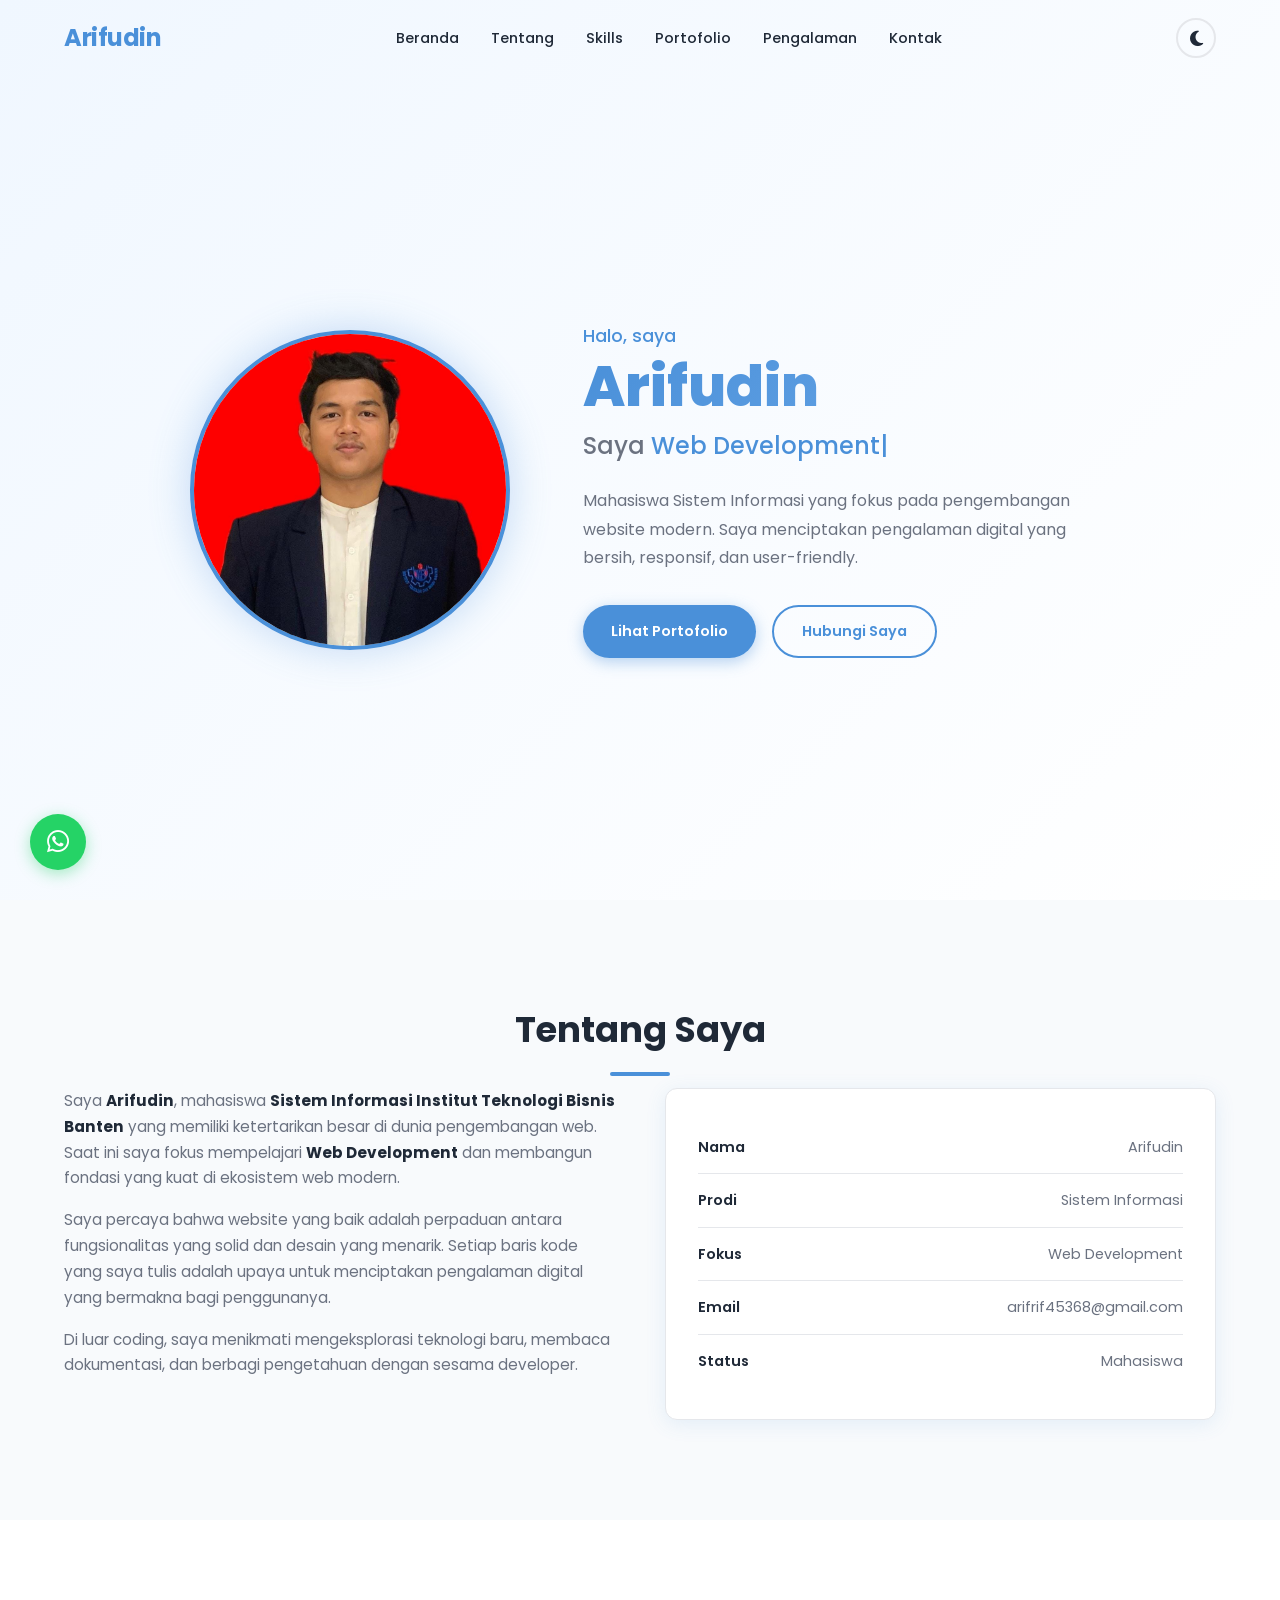
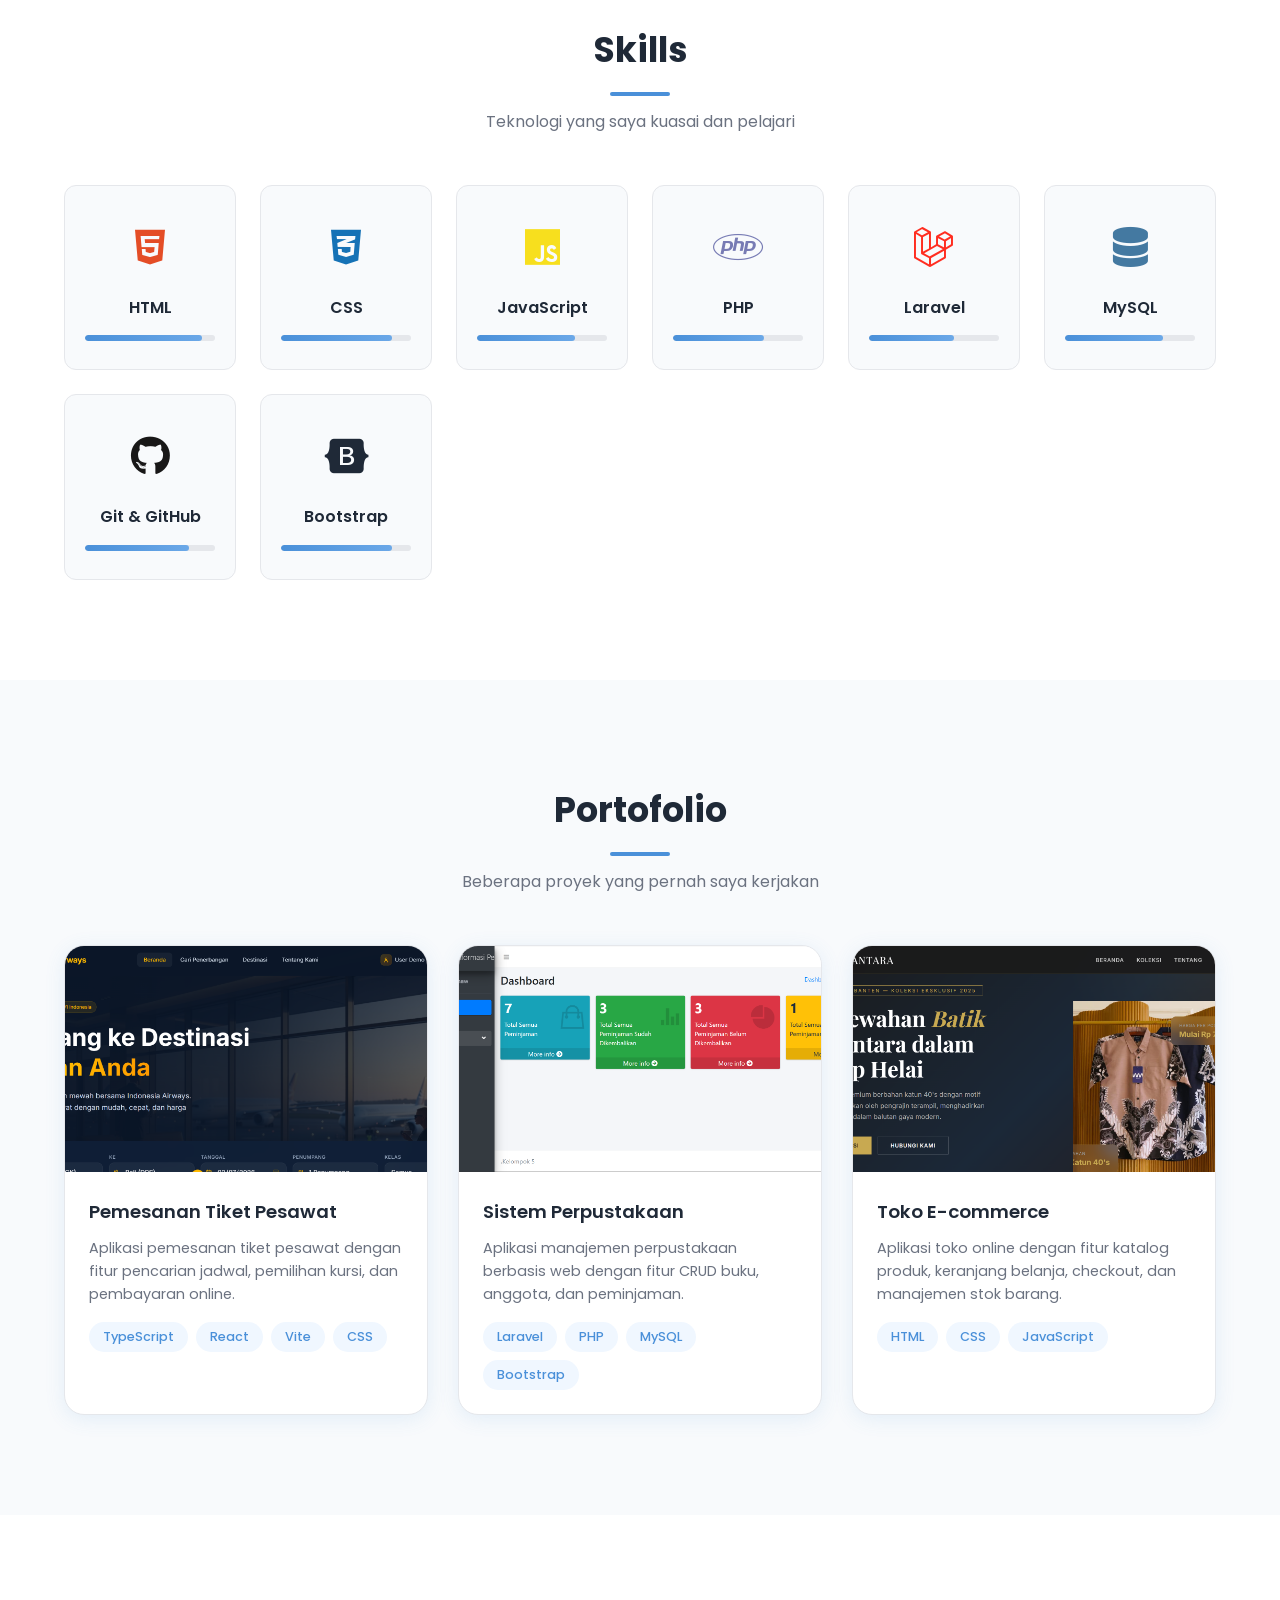
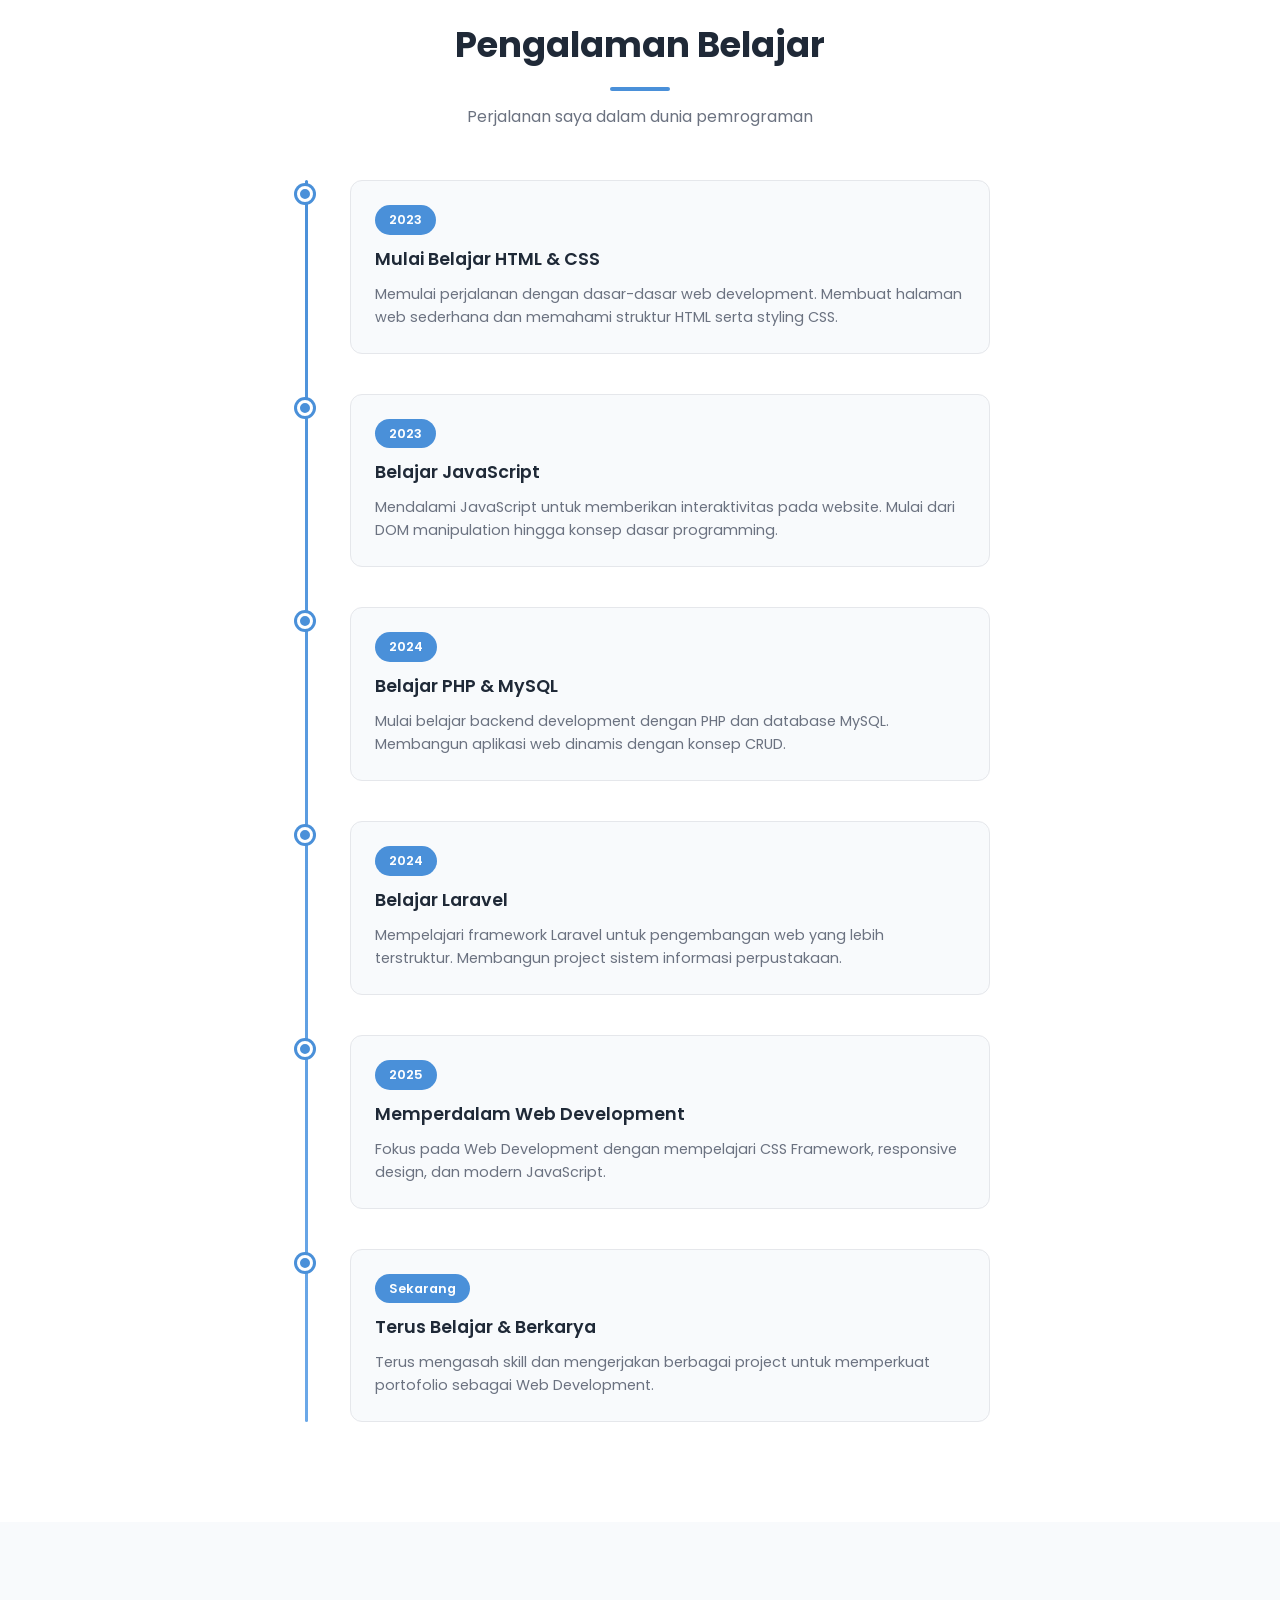
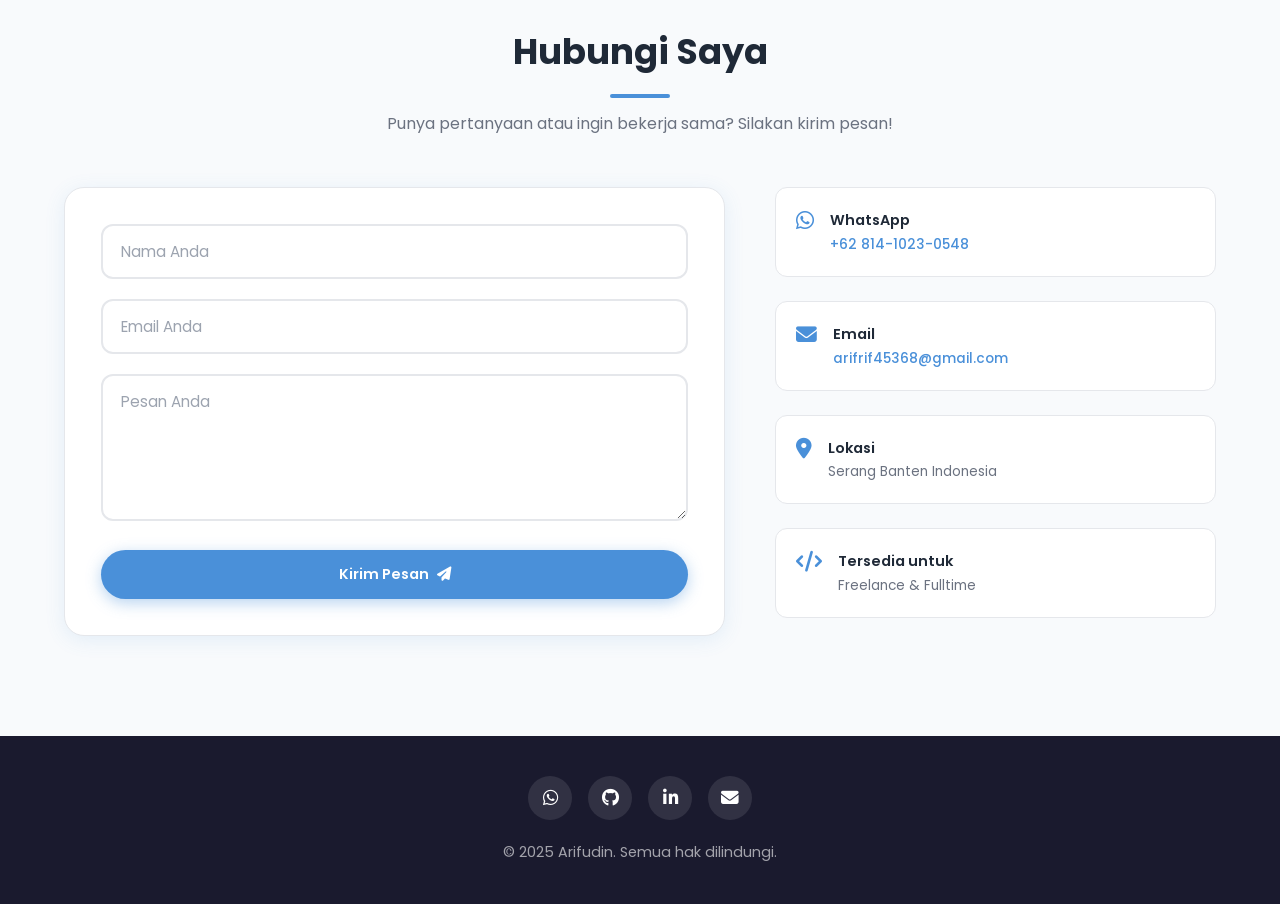
==== commit c1b87967: "lazy load gambar proyek, cache bust CSS/JS, fix ukuran gambar" ====
--- a/index.html
+++ b/index.html
@@ -27,21 +27,27 @@
     <link rel="preconnect" href="https://fonts.gstatic.com" crossorigin>
     <link href="https://fonts.googleapis.com/css2?family=Poppins:wght@300;400;500;600;700;800&display=swap" rel="stylesheet">
     <link rel="stylesheet" href="https://cdnjs.cloudflare.com/ajax/libs/font-awesome/6.5.0/css/all.min.css">
-    <link rel="stylesheet" href="style.css">
+    <link rel="stylesheet" href="style.css?v=2.0">
 
     <!-- JSON-LD Structured Data -->
     <script type="application/ld+json">
     {
         "@context": "https://schema.org",
-        "@type": "Person",
-        "name": "Arifudin",
-        "jobTitle": "Web Development",
+        "@type": "WebSite",
+        "name": "Arifudin - Web Development",
         "url": "https://arifudinnh.github.io/portofolioarif/",
-        "sameAs": [
-            "https://github.com/arifudinnh",
-            "https://www.linkedin.com/in/arifudin-nh-a20a363a9",
-            "https://wa.me/6281410230548"
-        ]
+        "about": {
+            "@type": "Person",
+            "name": "Arifudin",
+            "jobTitle": "Web Development",
+            "description": "Portofolio Arifudin - Mahasiswa Sistem Informasi & Web Development",
+            "url": "https://arifudinnh.github.io/portofolioarif/",
+            "sameAs": [
+                "https://github.com/arifudinnh",
+                "https://www.linkedin.com/in/arifudin-nh-a20a363a9",
+                "https://wa.me/6281410230548"
+            ]
+        }
     }
     </script>
 </head>
@@ -187,7 +193,7 @@
             <div class="portfolio-grid">
                 <div class="project-card reveal">
                     <div class="project-img">
-                        <img src="pesawat.png" alt="Tampilan Aplikasi Pemesanan Tiket Pesawat">
+                        <img src="pesawat.png" alt="Tampilan Aplikasi Pemesanan Tiket Pesawat" loading="lazy" width="600" height="375">
                         <div class="project-overlay">
                             <a href="https://github.com/arifudinnh/tiketpesawat2026-sms6" target="_blank" class="project-link"><i class="fas fa-external-link-alt"></i></a>
                         </div>
@@ -205,7 +211,7 @@
                 </div>
 <div class="project-card reveal">
                     <div class="project-img">
-                        <img src="perpustakaan.png" alt="Tampilan Sistem Perpustakaan - Manajemen Buku Digital">
+                        <img src="perpustakaan.png" alt="Tampilan Sistem Perpustakaan - Manajemen Buku Digital" loading="lazy" width="600" height="375">
                         <div class="project-overlay">
                             <a href="https://github.com/arifudinnh/sistemperpus" target="_blank" class="project-link"><i class="fas fa-external-link-alt"></i></a>
                         </div>
@@ -223,7 +229,7 @@
                 </div>
                 <div class="project-card reveal">
                     <div class="project-img">
-                        <img src="image.png" alt="Tampilan Toko E-commerce">
+                        <img src="image.png" alt="Tampilan Toko E-commerce" loading="lazy" width="600" height="375">
                         <div class="project-overlay">
                             <a href="https://batikserangbanten.netlify.app/" target="_blank" class="project-link"><i class="fas fa-external-link-alt"></i></a>
                         </div>
@@ -377,6 +383,6 @@
         <i class="fas fa-arrow-up"></i>
     </button>
 
-    <script src="script.js"></script>
+    <script src="script.js?v=2.0"></script>
 </body>
 </html>
--- a/style.css
+++ b/style.css
@@ -520,7 +520,11 @@
 .project-img {
     position: relative;
     overflow: hidden;
-    aspect-ratio: 2/1;
+    background: var(--bg-alt);
+    aspect-ratio: 16 / 10;
+    display: flex;
+    align-items: center;
+    justify-content: center;
 }
 
 .project-img img {
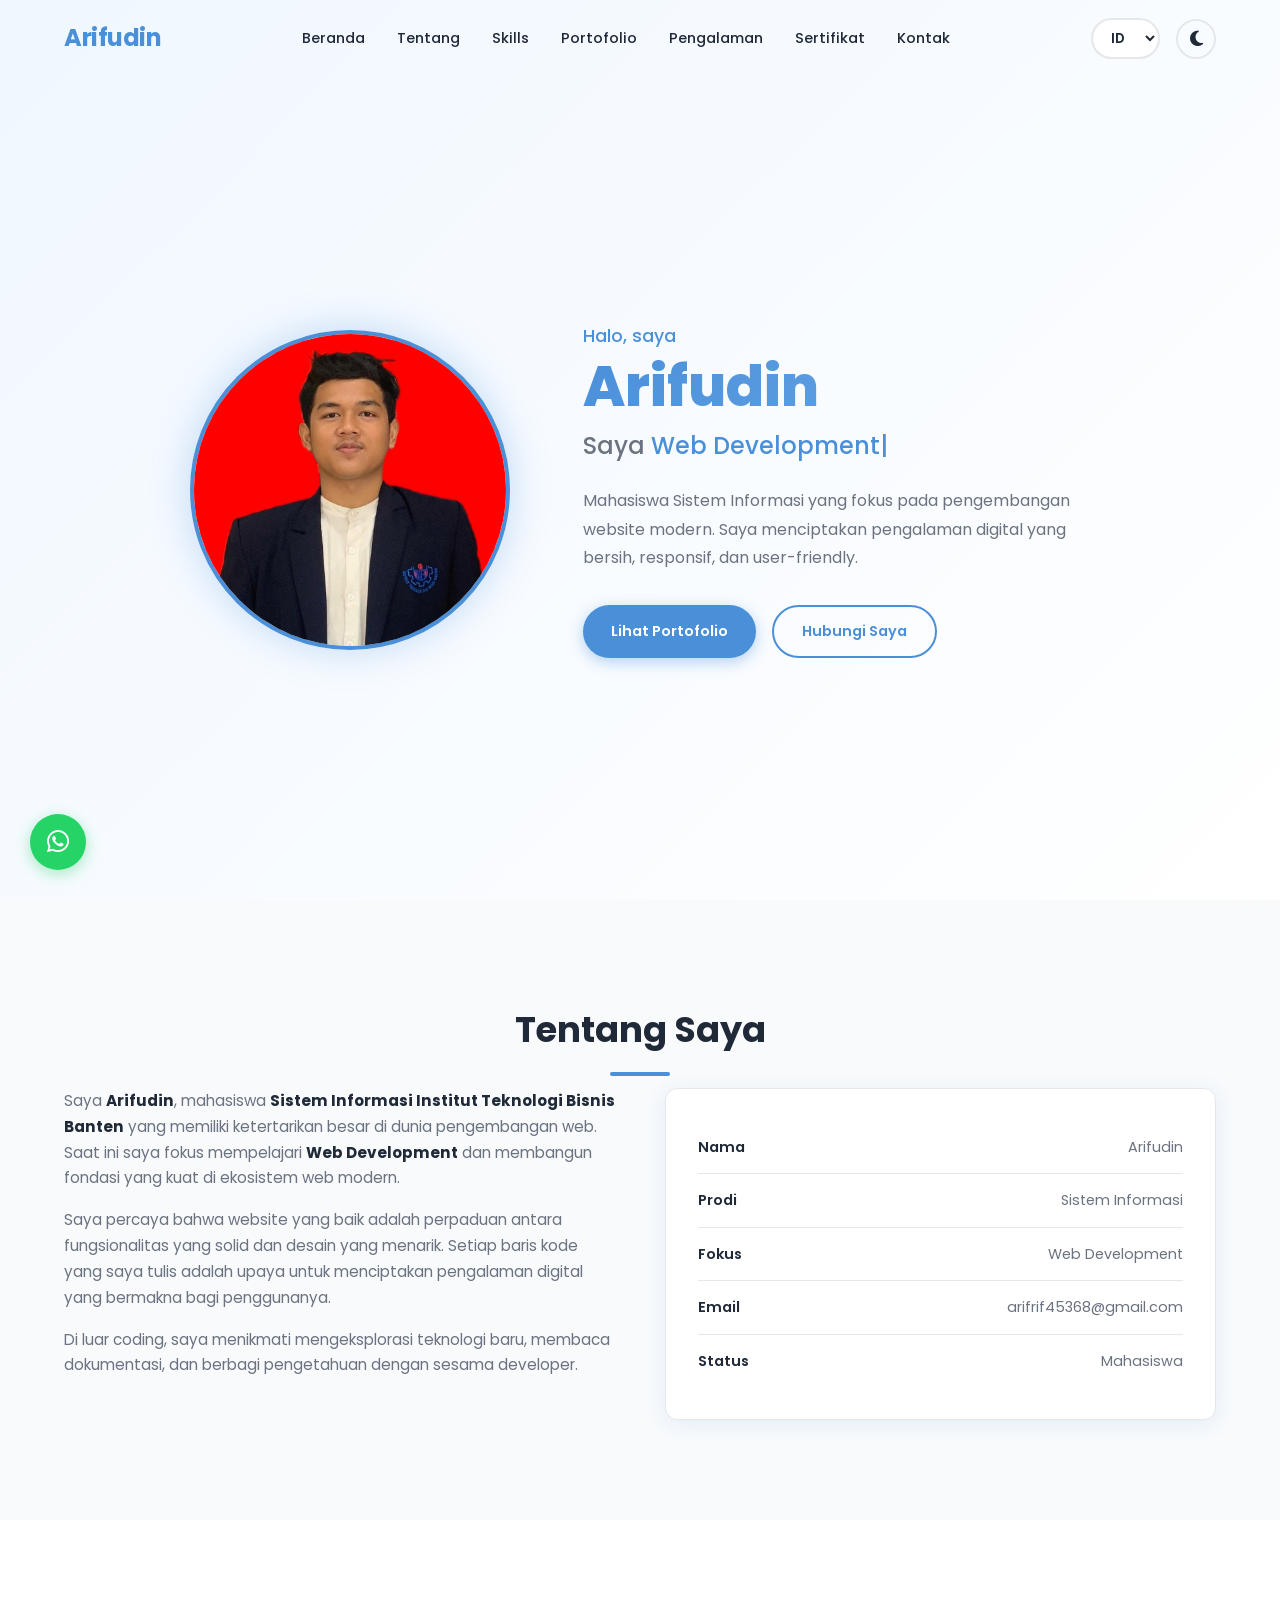
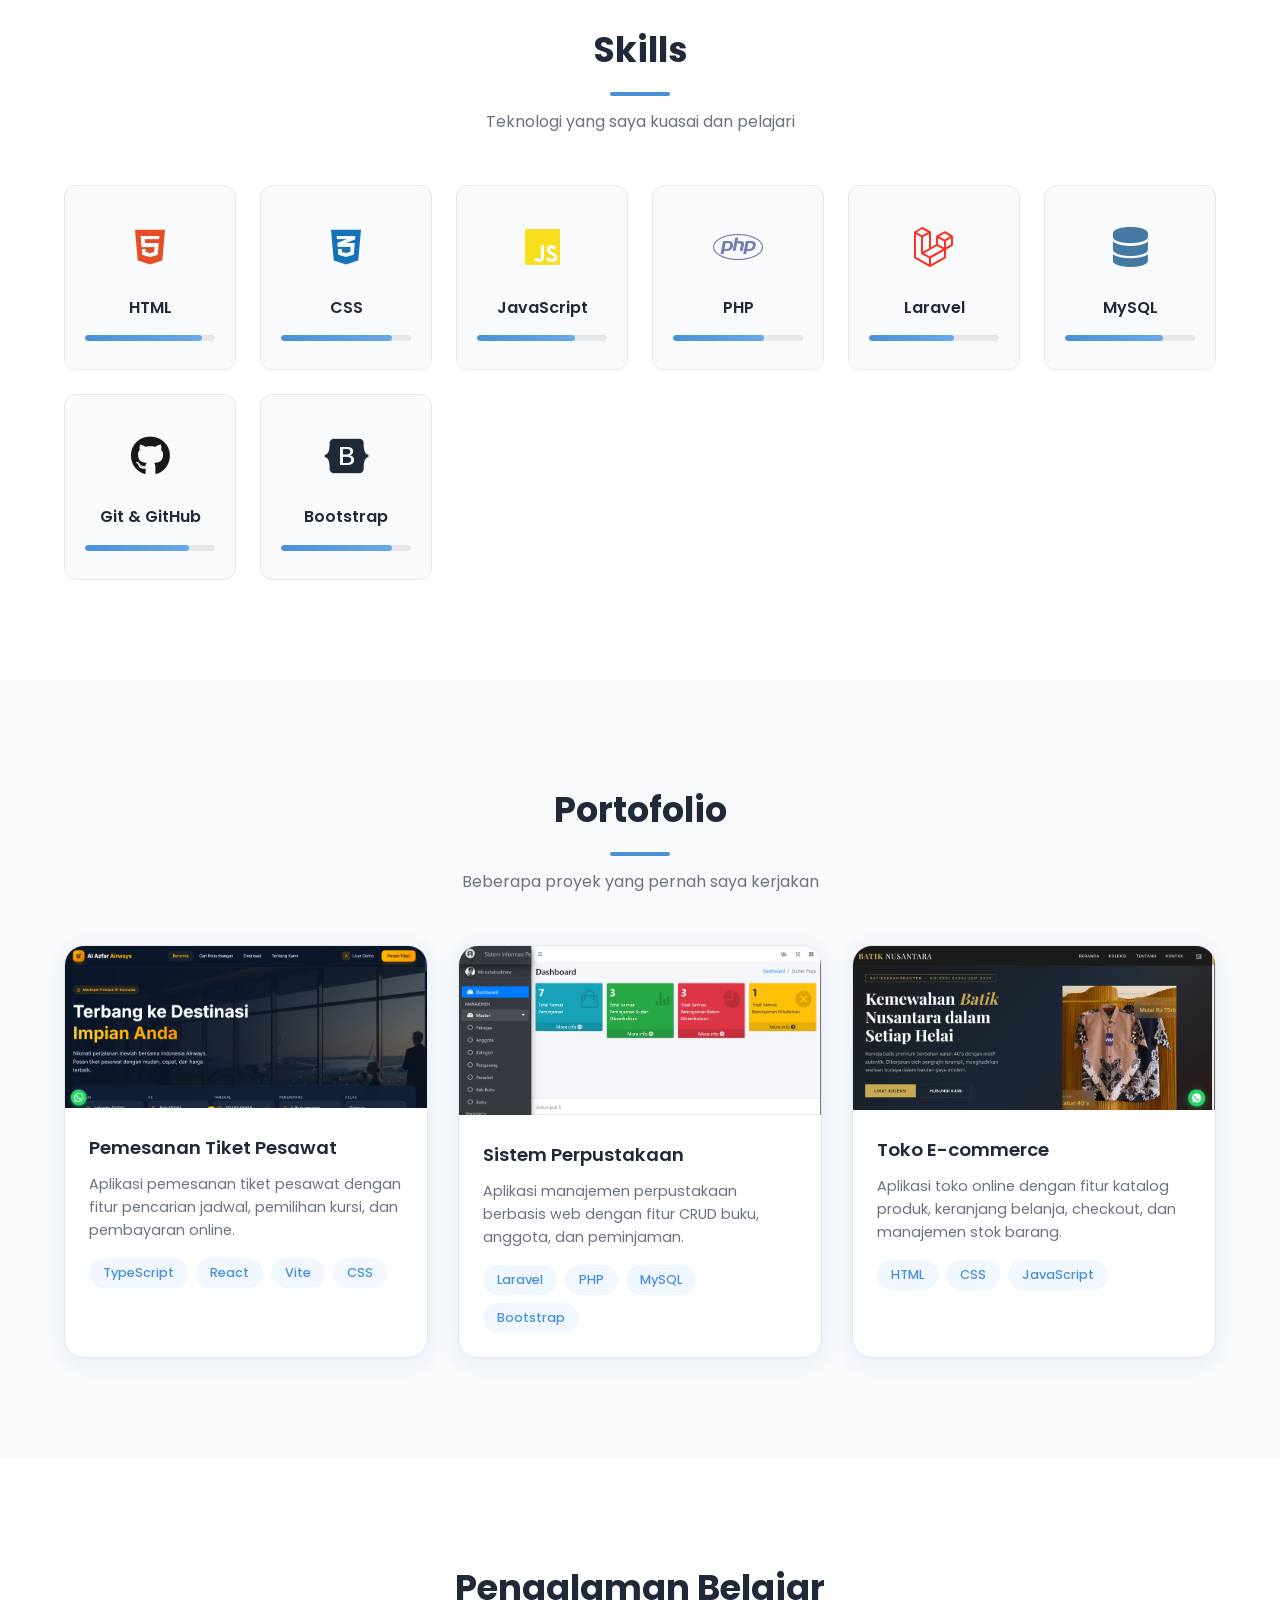
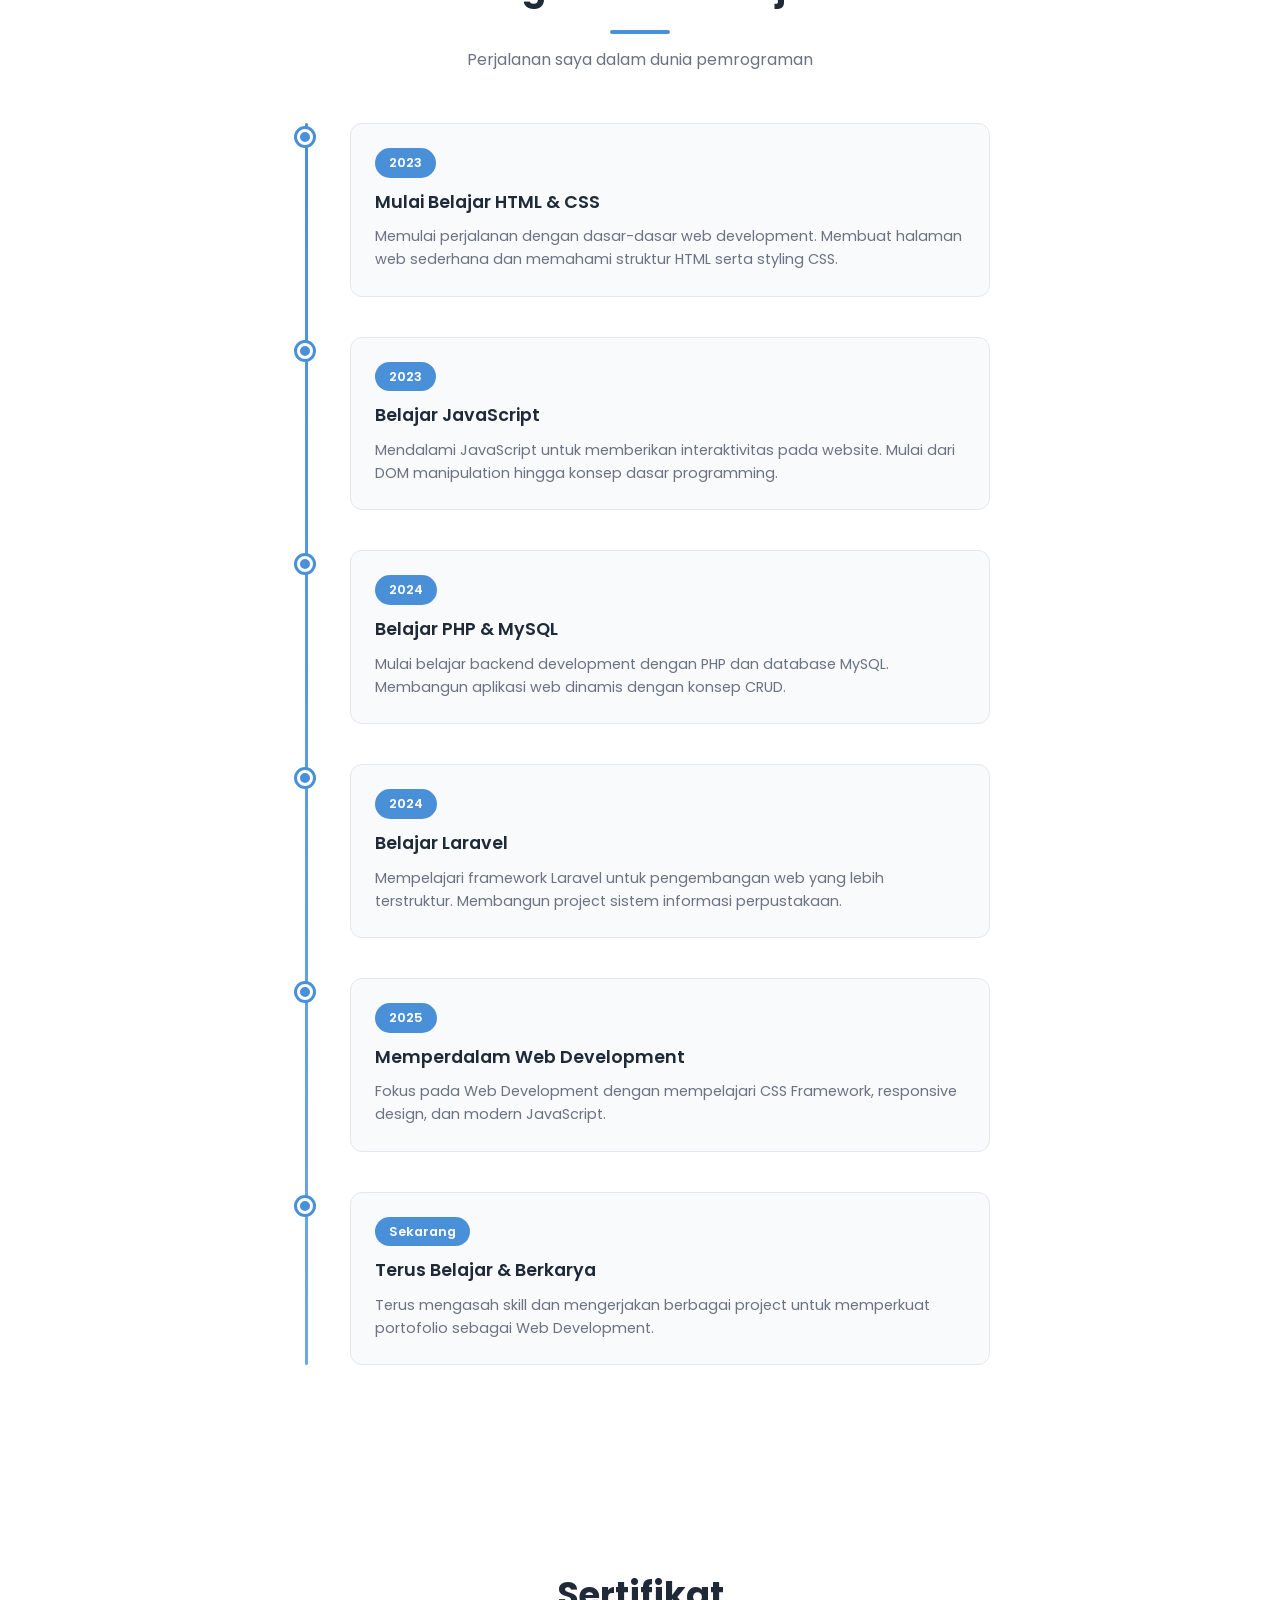
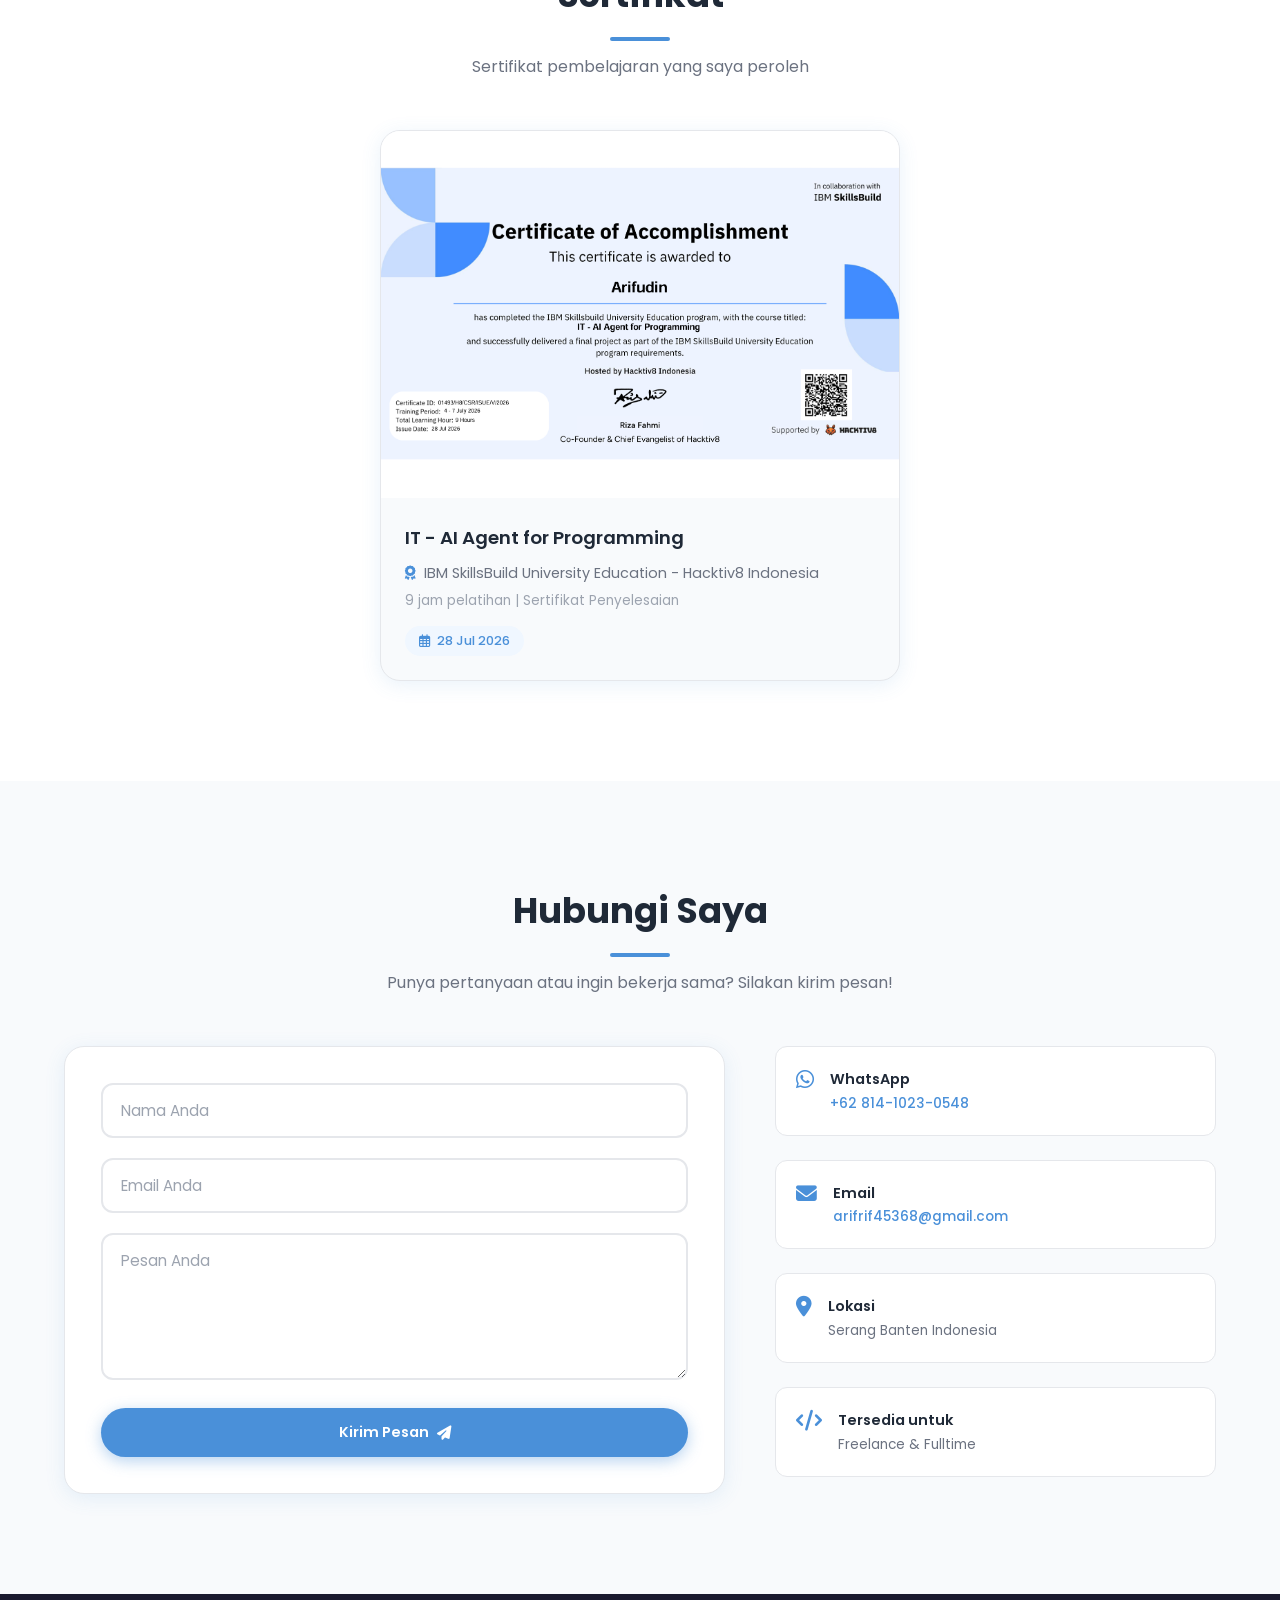
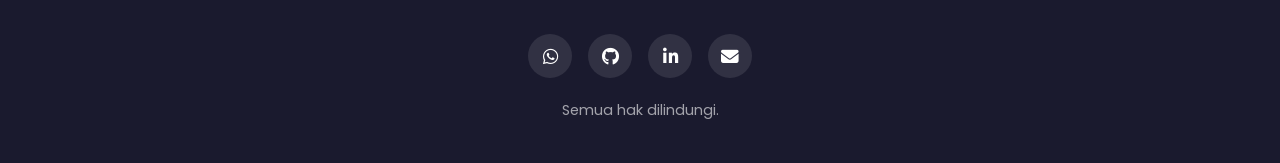
==== commit bd2f98df: "tambah section sertifikat dan toggle bahasa ID/EN" ====
--- a/index.html
+++ b/index.html
@@ -58,14 +58,19 @@
         <div class="container nav-container">
             <a href="#" class="nav-logo">Arifudin</a>
             <div class="nav-menu" id="navMenu">
-                <a href="#home" class="nav-link">Beranda</a>
-                <a href="#about" class="nav-link">Tentang</a>
-                <a href="#skills" class="nav-link">Skills</a>
-                <a href="#portfolio" class="nav-link">Portofolio</a>
-                <a href="#experience" class="nav-link">Pengalaman</a>
-                <a href="#contact" class="nav-link">Kontak</a>
+                <a href="#home" class="nav-link" data-i18n="nav.home">Beranda</a>
+                <a href="#about" class="nav-link" data-i18n="nav.about">Tentang</a>
+                <a href="#skills" class="nav-link" data-i18n="nav.skills">Skills</a>
+                <a href="#portfolio" class="nav-link" data-i18n="nav.portfolio">Portofolio</a>
+                <a href="#experience" class="nav-link" data-i18n="nav.experience">Pengalaman</a>
+                <a href="#certificates" class="nav-link" data-i18n="nav.certificates">Sertifikat</a>
+                <a href="#contact" class="nav-link" data-i18n="nav.contact">Kontak</a>
             </div>
             <div class="nav-actions">
+                <select id="langToggle" class="lang-select" aria-label="Pilih bahasa / Select language">
+                    <option value="id">ID</option>
+                    <option value="en">EN</option>
+                </select>
                 <button class="dark-toggle" id="darkToggle" aria-label="Toggle dark mode">
                     <i class="fas fa-moon"></i>
                 </button>
@@ -87,13 +92,13 @@
                 </div>
             </div>
             <div class="hero-text reveal">
-                <p class="hero-greeting">Halo, saya</p>
+                <p class="hero-greeting" data-i18n="hero.greeting">Halo, saya</p>
                 <h1 class="hero-name">Arifudin</h1>
-                <h2 class="hero-title">Saya <span class="typing-text"></span><span class="cursor">|</span></h2>
-                <p class="hero-desc">Mahasiswa Sistem Informasi yang fokus pada pengembangan website modern. Saya menciptakan pengalaman digital yang bersih, responsif, dan user-friendly.</p>
+                <h2 class="hero-title"><span data-i18n="hero.title">Saya</span> <span class="typing-text"></span><span class="cursor">|</span></h2>
+                <p class="hero-desc" data-i18n="hero.desc">Mahasiswa Sistem Informasi yang fokus pada pengembangan website modern. Saya menciptakan pengalaman digital yang bersih, responsif, dan user-friendly.</p>
                 <div class="hero-buttons">
-                    <a href="#portfolio" class="btn btn-primary">Lihat Portofolio</a>
-                    <a href="#contact" class="btn btn-secondary">Hubungi Saya</a>
+                    <a href="#portfolio" class="btn btn-primary" data-i18n="hero.btnPortfolio">Lihat Portofolio</a>
+                    <a href="#contact" class="btn btn-secondary" data-i18n="hero.btnContact">Hubungi Saya</a>
                 </div>
             </div>
         </div>
@@ -102,33 +107,33 @@
     <!-- About -->
     <section class="about section" id="about">
         <div class="container">
-            <h2 class="section-title reveal">Tentang Saya</h2>
+            <h2 class="section-title reveal" data-i18n="about.title">Tentang Saya</h2>
             <div class="about-content reveal">
                 <div class="about-text">
-                    <p>Saya <strong>Arifudin</strong>, mahasiswa <strong>Sistem Informasi Institut Teknologi Bisnis Banten</strong> yang memiliki ketertarikan besar di dunia pengembangan web. Saat ini saya fokus mempelajari <strong>Web Development</strong> dan membangun fondasi yang kuat di ekosistem web modern.</p>
-                    <p>Saya percaya bahwa website yang baik adalah perpaduan antara fungsionalitas yang solid dan desain yang menarik. Setiap baris kode yang saya tulis adalah upaya untuk menciptakan pengalaman digital yang bermakna bagi penggunanya.</p>
-                    <p>Di luar coding, saya menikmati mengeksplorasi teknologi baru, membaca dokumentasi, dan berbagi pengetahuan dengan sesama developer.</p>
+                    <p data-i18n="about.p1">Saya <strong>Arifudin</strong>, mahasiswa <strong>Sistem Informasi Institut Teknologi Bisnis Banten</strong> yang memiliki ketertarikan besar di dunia pengembangan web. Saat ini saya fokus mempelajari <strong>Web Development</strong> dan membangun fondasi yang kuat di ekosistem web modern.</p>
+                    <p data-i18n="about.p2">Saya percaya bahwa website yang baik adalah perpaduan antara fungsionalitas yang solid dan desain yang menarik. Setiap baris kode yang saya tulis adalah upaya untuk menciptakan pengalaman digital yang bermakna bagi penggunanya.</p>
+                    <p data-i18n="about.p3">Di luar coding, saya menikmati mengeksplorasi teknologi baru, membaca dokumentasi, dan berbagi pengetahuan dengan sesama developer.</p>
                 </div>
                 <div class="about-info">
                     <div class="info-item">
-                        <span class="info-label">Nama</span>
+                        <span class="info-label" data-i18n="about.name">Nama</span>
                         <span class="info-value">Arifudin</span>
                     </div>
                     <div class="info-item">
-                        <span class="info-label">Prodi</span>
-                        <span class="info-value">Sistem Informasi</span>
+                        <span class="info-label" data-i18n="about.major">Prodi</span>
+                        <span class="info-value" data-i18n="about.majorValue">Sistem Informasi</span>
                     </div>
                     <div class="info-item">
-                        <span class="info-label">Fokus</span>
-                        <span class="info-value">Web Development</span>
+                        <span class="info-label" data-i18n="about.focus">Fokus</span>
+                        <span class="info-value" data-i18n="about.focusValue">Web Development</span>
                     </div>
                     <div class="info-item">
-                        <span class="info-label">Email</span>
+                        <span class="info-label" data-i18n="about.email">Email</span>
                         <span class="info-value">arifrif45368@gmail.com</span>
                     </div>
                     <div class="info-item">
-                        <span class="info-label">Status</span>
-                        <span class="info-value">Mahasiswa</span>
+                        <span class="info-label" data-i18n="about.status">Status</span>
+                        <span class="info-value" data-i18n="about.statusValue">Mahasiswa</span>
                     </div>
                 </div>
             </div>
@@ -138,8 +143,8 @@
     <!-- Skills -->
     <section class="skills section" id="skills">
         <div class="container">
-            <h2 class="section-title reveal">Skills</h2>
-            <p class="section-subtitle reveal">Teknologi yang saya kuasai dan pelajari</p>
+            <h2 class="section-title reveal" data-i18n="skills.title">Skills</h2>
+            <p class="section-subtitle reveal" data-i18n="skills.subtitle">Teknologi yang saya kuasai dan pelajari</p>
             <div class="skills-grid">
                 <div class="skill-card reveal">
                     <div class="skill-icon"><i class="fab fa-html5"></i></div>
@@ -188,19 +193,19 @@
     <!-- Portfolio -->
     <section class="portfolio section" id="portfolio">
         <div class="container">
-            <h2 class="section-title reveal">Portofolio</h2>
-            <p class="section-subtitle reveal">Beberapa proyek yang pernah saya kerjakan</p>
+            <h2 class="section-title reveal" data-i18n="portfolio.title">Portofolio</h2>
+            <p class="section-subtitle reveal" data-i18n="portfolio.subtitle">Beberapa proyek yang pernah saya kerjakan</p>
             <div class="portfolio-grid">
                 <div class="project-card reveal">
                     <div class="project-img">
                         <img src="pesawat.png" alt="Tampilan Aplikasi Pemesanan Tiket Pesawat" loading="lazy" width="600" height="375">
                         <div class="project-overlay">
-                            <a href="https://github.com/arifudinnh/tiketpesawat2026-sms6" target="_blank" class="project-link"><i class="fas fa-external-link-alt"></i></a>
+                            <a href="https://github.com/arifudinnh/tiketpesawat2026-sms6" target="_blank" class="project-link" aria-label="View project"><i class="fas fa-external-link-alt"></i></a>
                         </div>
                     </div>
                     <div class="project-info">
-                        <h3>Pemesanan Tiket Pesawat</h3>
-                        <p>Aplikasi pemesanan tiket pesawat dengan fitur pencarian jadwal, pemilihan kursi, dan pembayaran online.</p>
+                        <h3 data-i18n="portfolio.p1title">Pemesanan Tiket Pesawat</h3>
+                        <p data-i18n="portfolio.p1desc">Aplikasi pemesanan tiket pesawat dengan fitur pencarian jadwal, pemilihan kursi, dan pembayaran online.</p>
                         <div class="project-tags">
                             <span>TypeScript</span>
                             <span>React</span>
@@ -217,8 +222,8 @@
                         </div>
                     </div>
                     <div class="project-info">
-                        <h3>Sistem Perpustakaan</h3>
-                        <p>Aplikasi manajemen perpustakaan berbasis web dengan fitur CRUD buku, anggota, dan peminjaman.</p>
+                        <h3 data-i18n="portfolio.p2title">Sistem Perpustakaan</h3>
+                        <p data-i18n="portfolio.p2desc">Aplikasi manajemen perpustakaan berbasis web dengan fitur CRUD buku, anggota, dan peminjaman.</p>
                         <div class="project-tags">
                             <span>Laravel</span>
                             <span>PHP</span>
@@ -235,8 +240,8 @@
                         </div>
                     </div>
                     <div class="project-info">
-                        <h3>Toko E-commerce</h3>
-                        <p>Aplikasi toko online dengan fitur katalog produk, keranjang belanja, checkout, dan manajemen stok barang.</p>
+                        <h3 data-i18n="portfolio.p3title">Toko E-commerce</h3>
+                        <p data-i18n="portfolio.p3desc">Aplikasi toko online dengan fitur katalog produk, keranjang belanja, checkout, dan manajemen stok barang.</p>
                         <div class="project-tags">
                             <span>HTML</span>
                             <span>CSS</span>
@@ -251,55 +256,76 @@
     <!-- Experience -->
     <section class="experience section" id="experience">
         <div class="container">
-            <h2 class="section-title reveal">Pengalaman Belajar</h2>
-            <p class="section-subtitle reveal">Perjalanan saya dalam dunia pemrograman</p>
+            <h2 class="section-title reveal" data-i18n="exp.title">Pengalaman Belajar</h2>
+            <p class="section-subtitle reveal" data-i18n="exp.subtitle">Perjalanan saya dalam dunia pemrograman</p>
             <div class="timeline">
                 <div class="timeline-item reveal">
                     <div class="timeline-dot"></div>
                     <div class="timeline-content">
                         <span class="timeline-date">2023</span>
-                        <h3>Mulai Belajar HTML & CSS</h3>
-                        <p>Memulai perjalanan dengan dasar-dasar web development. Membuat halaman web sederhana dan memahami struktur HTML serta styling CSS.</p>
+                        <h3 data-i18n="exp.t1title">Mulai Belajar HTML & CSS</h3>
+                        <p data-i18n="exp.t1desc">Memulai perjalanan dengan dasar-dasar web development. Membuat halaman web sederhana dan memahami struktur HTML serta styling CSS.</p>
                     </div>
                 </div>
                 <div class="timeline-item reveal">
                     <div class="timeline-dot"></div>
                     <div class="timeline-content">
                         <span class="timeline-date">2023</span>
-                        <h3>Belajar JavaScript</h3>
-                        <p>Mendalami JavaScript untuk memberikan interaktivitas pada website. Mulai dari DOM manipulation hingga konsep dasar programming.</p>
+                        <h3 data-i18n="exp.t2title">Belajar JavaScript</h3>
+                        <p data-i18n="exp.t2desc">Mendalami JavaScript untuk memberikan interaktivitas pada website. Mulai dari DOM manipulation hingga konsep dasar programming.</p>
                     </div>
                 </div>
                 <div class="timeline-item reveal">
                     <div class="timeline-dot"></div>
                     <div class="timeline-content">
                         <span class="timeline-date">2024</span>
-                        <h3>Belajar PHP & MySQL</h3>
-                        <p>Mulai belajar backend development dengan PHP dan database MySQL. Membangun aplikasi web dinamis dengan konsep CRUD.</p>
+                        <h3 data-i18n="exp.t3title">Belajar PHP & MySQL</h3>
+                        <p data-i18n="exp.t3desc">Mulai belajar backend development dengan PHP dan database MySQL. Membangun aplikasi web dinamis dengan konsep CRUD.</p>
                     </div>
                 </div>
                 <div class="timeline-item reveal">
                     <div class="timeline-dot"></div>
                     <div class="timeline-content">
                         <span class="timeline-date">2024</span>
-                        <h3>Belajar Laravel</h3>
-                        <p>Mempelajari framework Laravel untuk pengembangan web yang lebih terstruktur. Membangun project sistem informasi perpustakaan.</p>
+                        <h3 data-i18n="exp.t4title">Belajar Laravel</h3>
+                        <p data-i18n="exp.t4desc">Mempelajari framework Laravel untuk pengembangan web yang lebih terstruktur. Membangun project sistem informasi perpustakaan.</p>
                     </div>
                 </div>
                 <div class="timeline-item reveal">
                     <div class="timeline-dot"></div>
                     <div class="timeline-content">
                         <span class="timeline-date">2025</span>
-                        <h3>Memperdalam Web Development</h3>
-                        <p>Fokus pada Web Development dengan mempelajari CSS Framework, responsive design, dan modern JavaScript.</p>
-                    </div>
-                </div>
-                <div class="timeline-item reveal">
-                    <div class="timeline-dot"></div>
-                    <div class="timeline-content">
-                        <span class="timeline-date">Sekarang</span>
-                        <h3>Terus Belajar & Berkarya</h3>
-                        <p>Terus mengasah skill dan mengerjakan berbagai project untuk memperkuat portofolio sebagai Web Development.</p>
+                        <h3 data-i18n="exp.t5title">Memperdalam Web Development</h3>
+                        <p data-i18n="exp.t5desc">Fokus pada Web Development dengan mempelajari CSS Framework, responsive design, dan modern JavaScript.</p>
+                    </div>
+                </div>
+                <div class="timeline-item reveal">
+                    <div class="timeline-dot"></div>
+                    <div class="timeline-content">
+                        <span class="timeline-date" data-i18n="exp.now">Sekarang</span>
+                        <h3 data-i18n="exp.t6title">Terus Belajar & Berkarya</h3>
+                        <p data-i18n="exp.t6desc">Terus mengasah skill dan mengerjakan berbagai project untuk memperkuat portofolio sebagai Web Development.</p>
+                    </div>
+                </div>
+            </div>
+        </div>
+    </section>
+
+    <!-- Certificates -->
+    <section class="certificates section" id="certificates">
+        <div class="container">
+            <h2 class="section-title reveal" data-i18n="cert.title">Sertifikat</h2>
+            <p class="section-subtitle reveal" data-i18n="cert.subtitle">Sertifikat pembelajaran yang saya peroleh</p>
+            <div class="cert-grid">
+                <div class="cert-card reveal">
+                    <a href="sertifikat-ibm.png" target="_blank" class="cert-img" data-i18n-aria="cert.aria">
+                        <img src="sertifikat-ibm.png" alt="Sertifikat IT - AI Agent for Programming dari IBM SkillsBuild" loading="lazy" width="600" height="375">
+                    </a>
+                    <div class="cert-info">
+                        <h3>IT - AI Agent for Programming</h3>
+                        <p class="cert-org"><i class="fas fa-award"></i> IBM SkillsBuild University Education - Hacktiv8 Indonesia</p>
+                        <p class="cert-detail" data-i18n="cert.detail">9 jam pelatihan | Sertifikat Penyelesaian</p>
+                        <span class="cert-date"><i class="far fa-calendar-alt"></i> 28 Jul 2026</span>
                     </div>
                 </div>
             </div>
@@ -309,20 +335,20 @@
     <!-- Contact -->
     <section class="contact section" id="contact">
         <div class="container">
-            <h2 class="section-title reveal">Hubungi Saya</h2>
-            <p class="section-subtitle reveal">Punya pertanyaan atau ingin bekerja sama? Silakan kirim pesan!</p>
+            <h2 class="section-title reveal" data-i18n="contact.title">Hubungi Saya</h2>
+            <p class="section-subtitle reveal" data-i18n="contact.subtitle">Punya pertanyaan atau ingin bekerja sama? Silakan kirim pesan!</p>
             <div class="contact-content reveal">
                 <form class="contact-form" id="contactForm">
                     <div class="form-group">
-                        <input type="text" name="name" id="name" placeholder="Nama Anda" required>
+                        <input type="text" name="name" id="name" placeholder="Nama Anda" data-i18n-ph="contact.namePh" required>
                     </div>
                     <div class="form-group">
-                        <input type="email" name="email" id="email" placeholder="Email Anda" required>
+                        <input type="email" name="email" id="email" placeholder="Email Anda" data-i18n-ph="contact.emailPh" required>
                     </div>
                     <div class="form-group">
-                        <textarea name="message" id="message" rows="5" placeholder="Pesan Anda" required></textarea>
-                    </div>
-                    <button type="submit" class="btn btn-primary">Kirim Pesan <i class="fas fa-paper-plane"></i></button>
+                        <textarea name="message" id="message" rows="5" placeholder="Pesan Anda" data-i18n-ph="contact.msgPh" required></textarea>
+                    </div>
+                    <button type="submit" class="btn btn-primary"><span data-i18n="contact.send">Kirim Pesan</span> <i class="fas fa-paper-plane"></i></button>
                 </form>
                 <div class="contact-info">
                     <div class="contact-item">
@@ -342,14 +368,14 @@
                     <div class="contact-item">
                         <i class="fas fa-map-marker-alt"></i>
                         <div>
-                            <h4>Lokasi</h4>
+                            <h4 data-i18n="contact.location">Lokasi</h4>
                             <p>Serang Banten Indonesia</p>
                         </div>
                     </div>
                     <div class="contact-item">
                         <i class="fas fa-code"></i>
                         <div>
-                            <h4>Tersedia untuk</h4>
+                            <h4 data-i18n="contact.available">Tersedia untuk</h4>
                             <p>Freelance & Fulltime</p>
                         </div>
                     </div>
@@ -369,7 +395,7 @@
                     <i class="fas fa-envelope"></i>
                 </a>
             </div>
-            <p class="footer-text">&copy; 2025 Arifudin. Semua hak dilindungi.</p>
+            <p class="footer-text" data-i18n="footer.rights">&copy; 2025 Arifudin. Semua hak dilindungi.</p>
         </div>
     </footer>
 
--- a/style.css
+++ b/style.css
@@ -209,6 +209,25 @@
     color: var(--primary);
 }
 
+.lang-select {
+    background: var(--bg);
+    border: 2px solid var(--border);
+    color: var(--text);
+    border-radius: 50px;
+    padding: 8px 14px;
+    font-size: 0.85rem;
+    font-weight: 600;
+    font-family: 'Poppins', sans-serif;
+    cursor: pointer;
+    outline: none;
+    transition: all var(--transition);
+}
+
+.lang-select:hover,
+.lang-select:focus {
+    border-color: var(--primary);
+}
+
 .hamburger {
     display: none;
     flex-direction: column;
@@ -520,8 +539,7 @@
 .project-img {
     position: relative;
     overflow: hidden;
-    background: var(--bg-alt);
-    aspect-ratio: 16 / 10;
+    background: var(--bg);
     display: flex;
     align-items: center;
     justify-content: center;
@@ -529,13 +547,9 @@
 
 .project-img img {
     width: 100%;
-    height: 100%;
-    object-fit: cover;
+    height: auto;
+    display: block;
     transition: transform 0.5s ease;
-}
-
-.project-card:hover .project-img img {
-    transform: scale(1.08);
 }
 
 .project-overlay {
@@ -683,6 +697,93 @@
     font-size: 0.9rem;
     color: var(--text-light);
     line-height: 1.6;
+}
+
+/* ===== CERTIFICATES ===== */
+.certificates {
+    background: var(--bg);
+}
+
+.cert-grid {
+    display: grid;
+    grid-template-columns: repeat(auto-fit, minmax(340px, 1fr));
+    gap: 30px;
+    justify-items: center;
+}
+
+.cert-card {
+    background: var(--bg-alt);
+    border-radius: var(--radius-lg);
+    overflow: hidden;
+    box-shadow: var(--shadow);
+    border: 1px solid var(--border);
+    transition: all var(--transition);
+    max-width: 520px;
+}
+
+.cert-card:hover {
+    transform: translateY(-8px);
+    box-shadow: var(--shadow-hover);
+    border-color: var(--primary);
+}
+
+.cert-img {
+    display: block;
+    overflow: hidden;
+    background: var(--bg);
+}
+
+.cert-img img {
+    width: 100%;
+    height: auto;
+    display: block;
+    transition: transform 0.5s ease;
+}
+
+.cert-card:hover .cert-img img {
+    transform: scale(1.05);
+}
+
+.cert-info {
+    padding: 24px;
+}
+
+.cert-info h3 {
+    font-size: 1.15rem;
+    font-weight: 600;
+    margin-bottom: 8px;
+    color: var(--text);
+}
+
+.cert-org {
+    font-size: 0.9rem;
+    color: var(--text-light);
+    margin-bottom: 4px;
+}
+
+.cert-org i {
+    color: var(--primary);
+    margin-right: 4px;
+}
+
+.cert-detail {
+    font-size: 0.85rem;
+    color: var(--gray-light);
+    margin-bottom: 14px;
+}
+
+.cert-date {
+    display: inline-block;
+    font-size: 0.8rem;
+    font-weight: 500;
+    color: var(--primary);
+    background: var(--primary-bg);
+    padding: 4px 14px;
+    border-radius: 50px;
+}
+
+.cert-date i {
+    margin-right: 4px;
 }
 
 /* ===== CONTACT ===== */
@@ -1001,6 +1102,10 @@
         grid-template-columns: 1fr;
     }
 
+    .cert-grid {
+        grid-template-columns: 1fr;
+    }
+
     .contact-content {
         grid-template-columns: 1fr;
         gap: 30px;
